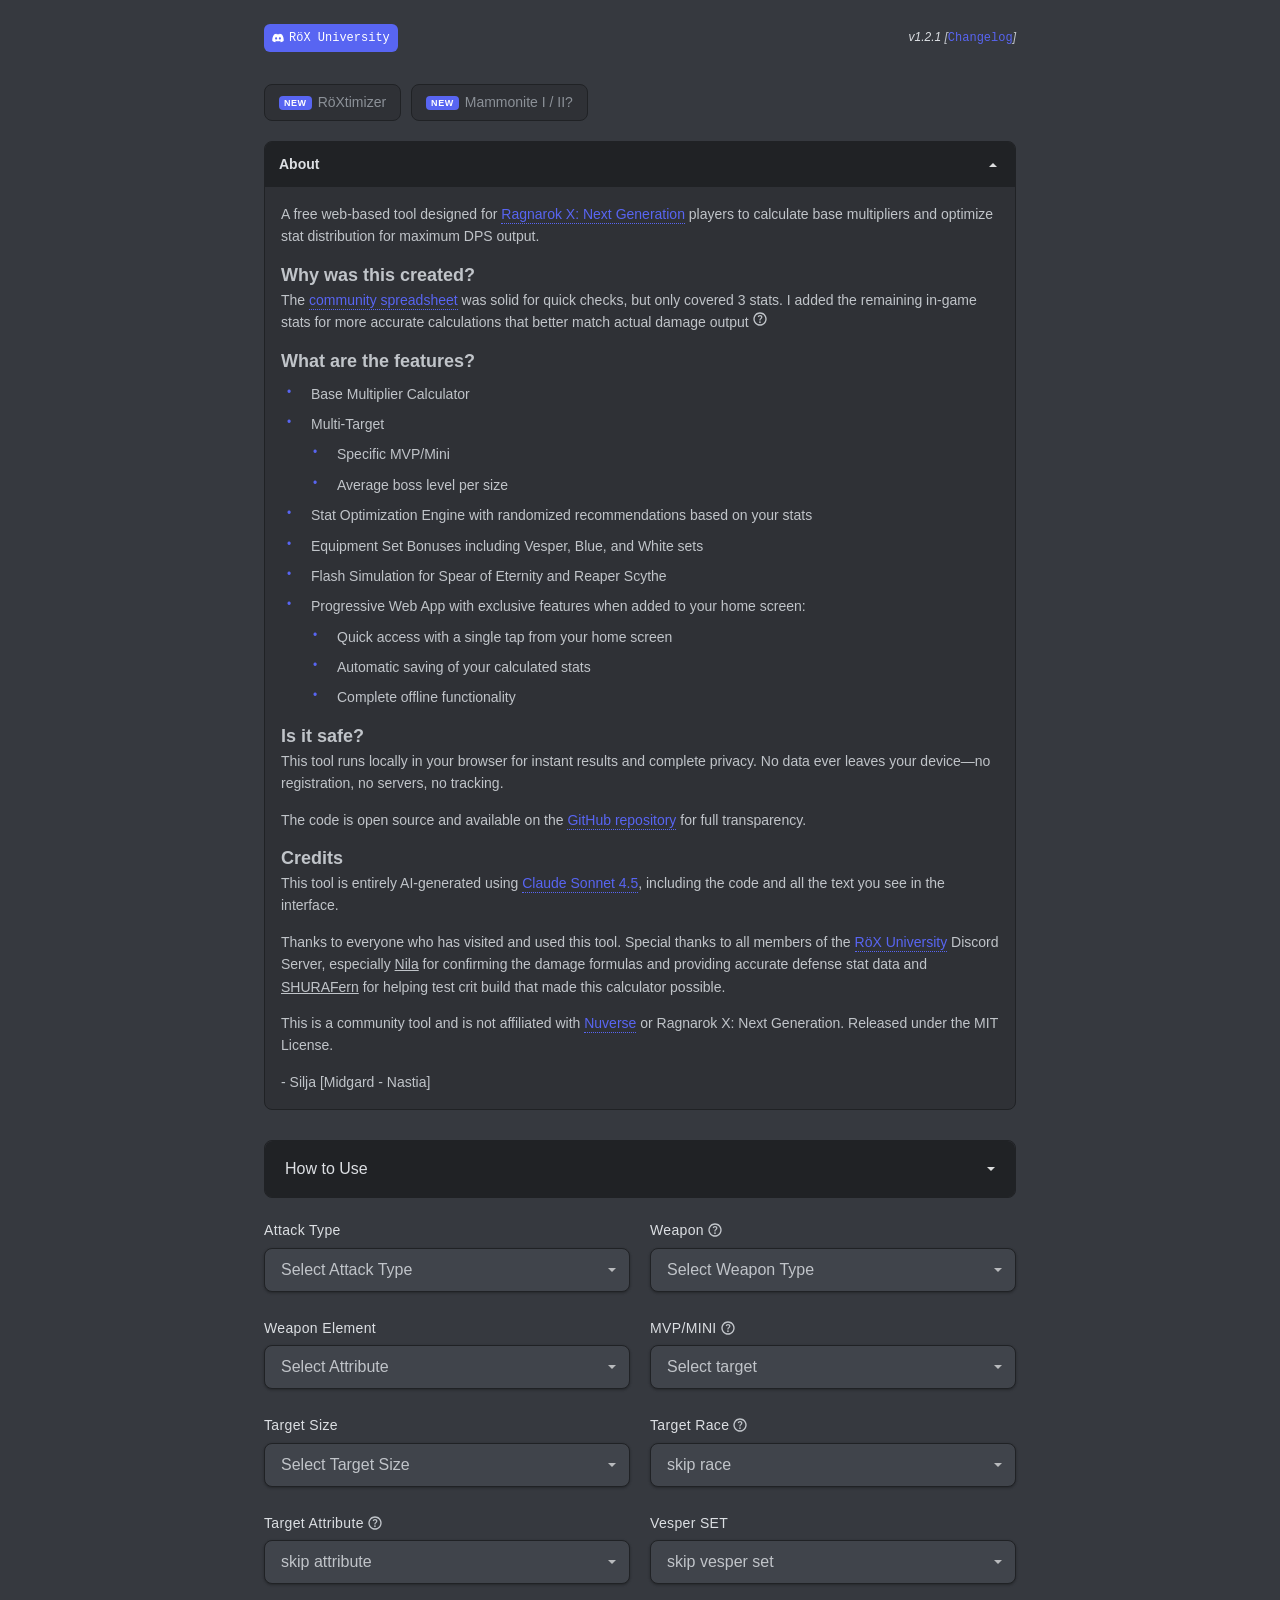
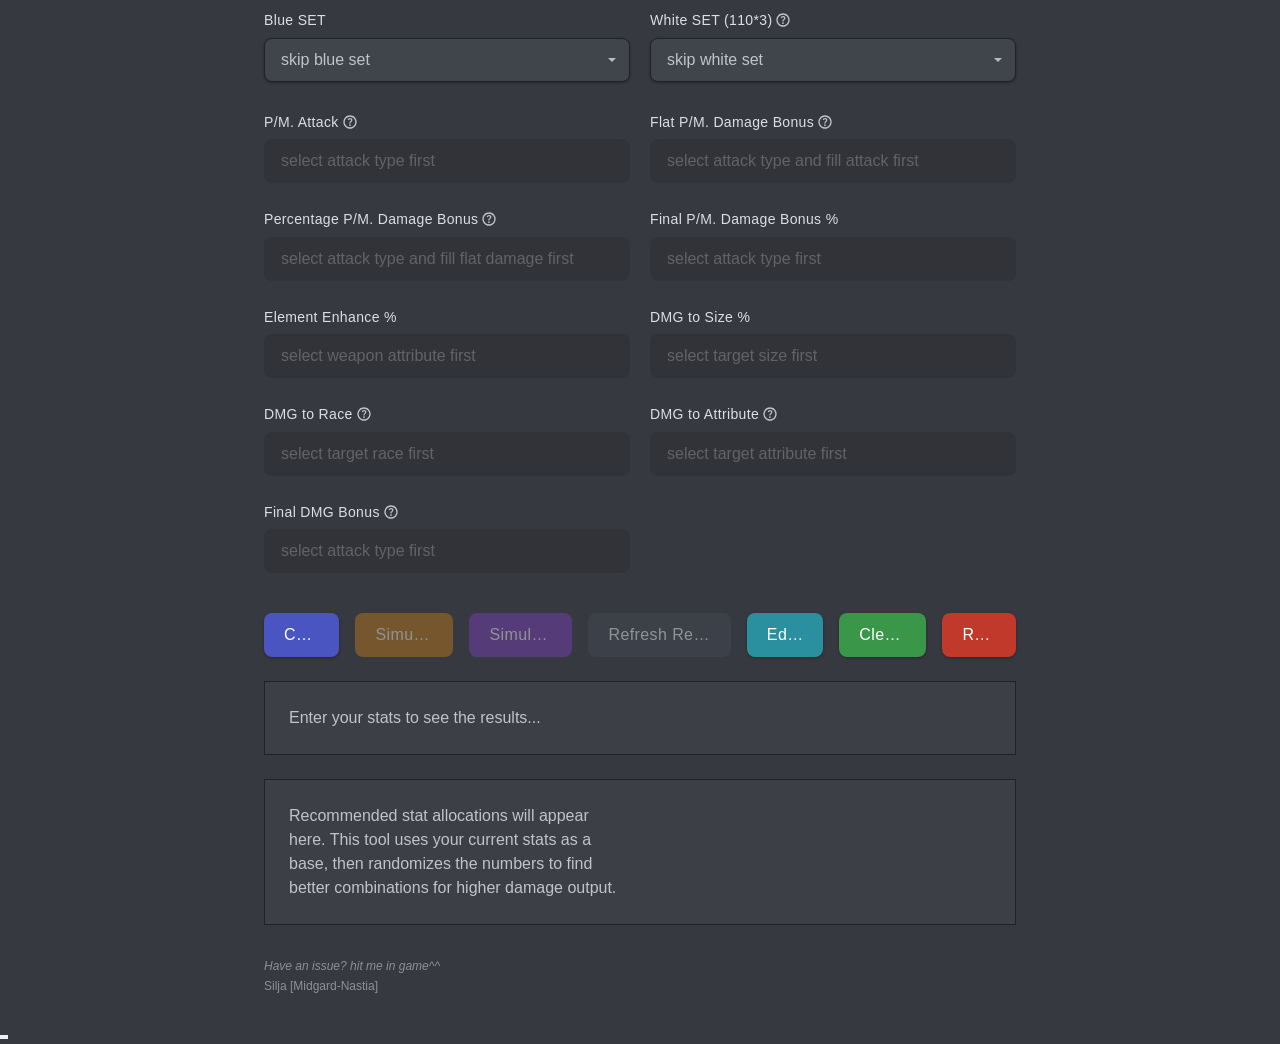
==== index.html @ 7ad82c52 "update" ====
<!DOCTYPE html>
<!--
  96% Claude, 
  3% ChatGPT, 
  1% me just asking AI to write this.
  -->
<html lang="en">
  <head>
    <meta charset="utf-8"/>
    <meta content="width=device-width, initial-scale=1" name="viewport"/>
    <title>Alt-Sim: Ratio Calculator</title>
    <meta name="description" content="Calc base multiplier and balancing your stats."/>
    <link rel="icon shortcut" type="image/x-icon" href="/sim/icons/favicon.ico">
    <link rel="icon" type="image/svg+xml" href="/sim/icons/favicon.svg">
    <link rel="icon" type="image/png" sizes="96x96" href="/sim/icons/favicon-96x96.png">
    <link rel="manifest" href="/sim/manifest.json">
    <meta name="theme-color" content="#36393f">
    <link rel="apple-touch-icon" href="/sim/icons/apple-touch-icon.png">
    <meta name="apple-mobile-web-app-capable" content="yes">
    <meta name="apple-mobile-web-app-title" content="RöX Calculator">
    <meta name="apple-mobile-web-app-status-bar-style" content="black-translucent">
    <meta name="msapplication-TileImage" content="/sim/icons/web-app-manifest-192x192.png">
    <meta name="msapplication-TileColor" content="#36393f">
    <meta name="google" content="notranslate">
    <link rel="stylesheet" href="style/v1.1.5.css">
  </head>
  <body>
    <div id="top"></div>
    <div class="container" id="altsim">
      <header id="version">
        <p class="discord-server">
          <a href="https://discord.gg/9j2WnTAnMu" target="_blank">
            <svg xmlns="http://www.w3.org/2000/svg" width="12" height="12" shape-rendering="geometricPrecision" text-rendering="geometricPrecision" image-rendering="optimizeQuality" fill-rule="evenodd" clip-rule="evenodd" viewBox="0 0 512 512">
              <path fill="#5865F2" d="M105 0h302c57.928.155 104.845 47.072 105 104.996V407c-.155 57.926-47.072 104.844-104.996 104.998L105 512C47.074 511.844.156 464.926.002 407.003L0 105C.156 47.072 47.074.155 104.997 0H105z"/>
              <g data-name="">
                <g data-name="Discord Logos">
                  <path fill="#fff" fill-rule="nonzero" d="M368.896 153.381a269.506 269.506 0 00-67.118-20.637 186.88 186.88 0 00-8.57 17.475 250.337 250.337 0 00-37.247-2.8c-12.447 0-24.955.946-37.25 2.776-2.511-5.927-5.427-11.804-8.592-17.454a271.73 271.73 0 00-67.133 20.681c-42.479 62.841-53.991 124.112-48.235 184.513a270.622 270.622 0 0082.308 41.312c6.637-8.959 12.582-18.497 17.63-28.423a173.808 173.808 0 01-27.772-13.253c2.328-1.688 4.605-3.427 6.805-5.117 25.726 12.083 53.836 18.385 82.277 18.385 28.442 0 56.551-6.302 82.279-18.387 2.226 1.817 4.503 3.557 6.805 5.117a175.002 175.002 0 01-27.823 13.289 197.847 197.847 0 0017.631 28.4 269.513 269.513 0 0082.363-41.305l-.007.007c6.754-70.045-11.538-130.753-48.351-184.579zM201.968 300.789c-16.04 0-29.292-14.557-29.292-32.465s12.791-32.592 29.241-32.592 29.599 14.684 29.318 32.592c-.282 17.908-12.919 32.465-29.267 32.465zm108.062 0c-16.066 0-29.267-14.557-29.267-32.465s12.791-32.592 29.267-32.592c16.475 0 29.522 14.684 29.241 32.592-.281 17.908-12.894 32.465-29.241 32.465z" data-name="Discord Logo - Large - White"/>
                </g>
              </g>
            </svg>
            <span>RöX University</span>
          </a>
        </p>
        <p class="calc-ver"><i>v1.2.1</i> [<button id="openLog" type="button">Changelog</button>]</p>
      </header>
      <div class="other-tools">
        <a class="is-new" href="/sim/roxtimizer">RöXtimizer</a>
<a class="is-new" href="/sim/physical-suno-mammonite-se.html">Mammonite I / II?</a>
      </div>
      <div id="altsim-card">
        <div class="altsim-card">
          <div class="altsim-card-header">
            <span class="altsim-header-title">About</span>
            <div class="altsim-btns">
              <span class="altsim-btn altsim-btn-arrow"></span>
            </div>
          </div>
          <div class="altsim-card-body">
            <p>A free web-based tool designed for <a href="https://www.ragnarokx.com/" target="_blank">Ragnarok X: Next Generation</a> players to calculate base multipliers and optimize stat distribution for maximum DPS output.</p>
            <strong>Why was this created?</strong>
            <p>The <a href="https://docs.google.com/spreadsheets/d/1ePXRvfGJbsLJQgY8HnroCUnxUeVIvk51WhZveuKpz9c/" target="_blank">community spreadsheet</a> was solid for quick checks, but only covered 3 stats. I added the remaining in-game stats for more accurate calculations that better match actual damage output<button type="button" id="calcTips" class="calcTips tooltip-button"></button></p>
            <strong>What are the features?</strong>
            <ul>
              <li>Base Multiplier Calculator</li>
              <li>
                Multi-Target
                <ul>
                  <li>Specific MVP/Mini</li>
                  <li>Average boss level per size</li>
                </ul>
              </li>
              <li>Stat Optimization Engine with randomized recommendations based on your stats</li>
              <li>Equipment Set Bonuses including Vesper, Blue, and White sets</li>
              <li>Flash Simulation for Spear of Eternity and Reaper Scythe</li>
              <li>
                Progressive Web App with exclusive features when added to your home screen:
                <ul>
                  <li>Quick access with a single tap from your home screen</li>
                  <li>Automatic saving of your calculated stats</li>
                  <li>Complete offline functionality</li>
                </ul>
              </li>
            </ul>
            <strong>Is it safe?</strong>
            <p>This tool runs locally in your browser for instant results and complete privacy. No data ever leaves your device—no registration, no servers, no tracking.</p>
            <p>The code is open source and available on the <a href="https://github.com/masihterjaga/sim" target="_blank">GitHub repository</a> for full transparency.</p>
            <strong>Credits</strong>
            <p>This tool is entirely AI-generated using <a href="https://claude.ai/" target="_blank">Claude Sonnet 4.5</a>, including the code and all the text you see in the interface.</p>
            <p>Thanks to everyone who has visited and used this tool. Special thanks to all members of the <a href="https://discord.gg/9j2WnTAnMu" target="_blank">RöX University</a> Discord Server, especially <u>Nila</u> for confirming the damage formulas and providing accurate defense stat data and <u>SHURAFern</u> for helping test crit build that made this calculator possible.</p>
            <p>This is a community tool and is not affiliated with <a href="https://www.nvsgames.com/" target="_blank">Nuverse</a> or Ragnarok X: Next Generation. Released under the MIT License.</p>
            <p>- Silja [Midgard - Nastia]</p>
          </div>
        </div>
      </div>
      <main id="main-calc">
        <details id="howto">
          <summary>
            <span>How to Use</span>
          </summary>
          <div class="body">
            <ol>
              <li>
                <strong>Dropdowns</strong>
                <ul>
                  <li>Select your <strong>Attack Type</strong>, <strong>Weapon</strong>, and <strong>Weapon Attribute</strong>.</li>
                  <li>
                    For <strong>MVP/MINI</strong>:
                    <ul>
                      <li>
                        Choosing a specific MVP/Mini will automatically <strong>sync and lock</strong> its <strong>size, race, and attribute</strong>.
                        <em>(For example: <strong>Phreeoni = Large / Brute / Neutral</strong>. These fields stay locked, you just need to fill in the numbers.)</em>
                        <ul>
                          <li>
                            If you only have a <strong>Race enchant (or only Attribute)</strong>, set the other field to <code>0</code>.
                            <ul>
                              <li>Example: <strong>Brute 0 / Neutral 20</strong></li>
                              <li>Example: <strong>Brute 30 / Neutral 0</strong></li>
                            </ul>
                          </li>
                        </ul>
                      </li>
                      <li>Choosing <strong>Average Lv.</strong> lets you manually set or skip the target race/attribute.</li>
                      <li><em>If you don't have race and/or attribute enchants, just go with <strong>Average Lv. Boss</strong> and skip those fields.</em></li>
                    </ul>
                  </li>
                </ul>
              </li>
              <li>
                <strong>Equipment</strong>
                <ul>
                  <li>Select equipment set you're using <strong>(Vesper / Blue / White)</strong>.</li>
                </ul>
              </li>
              <li>
                <strong>Stat Inputs</strong>
                <ul>
                  <li>Enter your stats exactly as they appear in-game.</li>
                  <li>
                    Extra: <strong>Final DMG Bonus %</strong>
                    <ul>
                      <li>
                        <strong><s>F. P/M DMG BONUS</s></strong>
                        <ul>
                          <li>Check <strong>detailed stats</strong> for <strong>Final Damage Stack / Final Damage Bonus</strong>. Make sure <strong>no buffs</strong> are active. If you don't see it, just set it to <strong>0</strong>.</li>
                        </ul>
                      </li>
                    </ul>
                  </li>
                  <li>Only <strong>numbers</strong>, don't type <strong><s>"%"</s></strong>.</li>
                  <li><strong>Decimals</strong> are fine. <em>(Example: <strong>888.88</strong>)</em></li>
                </ul>
              </li>
              <li>
                <strong>Calculate</strong>
                <ul>
                  <li>Once everything's filled in, hit <strong>Calculate</strong>.</li>
                </ul>
              </li>
              <li>
                <strong>Results</strong>
                <ul>
                  <li>You'll see the <strong>base multiplier</strong> and a breakdown of your stats.</li>
                </ul>
              </li>
              <li>
                <strong>Simulate Flash</strong>
                <ul>
                  <li>
                    <strong>Spear of Eternity</strong> and <strong>Reaper Scythe</strong>.
                    <ul>
                      <li><em>Each has 10s duration / 20s cooldown with <strong>+84% or +28%</strong> bonus. This tool normalizes them to <strong>42</strong> and <strong>14</strong> for <strong>100% uptime</strong> in flash bonus contribution. But it still uses the original values for calculations.</em></li>
                    </ul>
                  </li>
                </ul>
              </li>
              <li>
                <strong>Swap Target</strong>
                <ul>
                  <li>Lets you <strong>switch bosses</strong> without starting over.</li>
                  <li>If the new boss has <strong>different size/race/element</strong>, the inputs unlock and you'll need to <strong>re-enter your stats</strong>.</li>
                  <li>If it's the <strong>same type</strong>, the calculation <strong>updates instantly</strong>.</li>
                  <li>
                    <em>Examples:</em>
                    <ul>
                      <li><strong>Phreeoni 140 → Deviling 150</strong> → re-enter <strong>Medium / Demon / Shadow</strong>.</li>
                      <li><strong>Phreeoni 140 → Phreeoni 150</strong> → auto updates, no changes needed.</li>
                      <li><strong>Phreeoni 150 → Avg. 140</strong> → race/element are <strong>cleared</strong>, treated as average <strong>Large Boss Lv.140</strong>.</li>
                    </ul>
                  </li>
                </ul>
              </li>
              <li>
                <strong>Recommendations</strong>
                <ul>
                  <li>At the bottom you'll see a table with recommended stat allocations.</li>
                  <li>Hit <strong>Refresh</strong> to generate new sets until you find one that works for you.</li>
                </ul>
              </li>
            </ol>
          </div>
        </details>
        <div class="form-row">
          <div class="form-group">
            <label for="penCritSelect"><span id="atkTypeLabel">Attack Type</span>
            <button type="button" id="attackTypeTips" class="tooltip-button"></button>
            </label>
            <div class="input-wrap select-wrap">
              <select id="penCritSelect"></select>
            </div>
          </div>
          <div class="form-group">
            <label for="weaponSelect"><span id="weaponLabel">Weapon Type</span>
            <button type="button" id="weaponTips" class="tooltip-button"></button>
            </label>
            <div class="input-wrap select-wrap">
              <select id="weaponSelect"></select>
            </div>
          </div>
          <div class="form-group">
            <label for="weaponElementSelect"><span id="wElemLabel">Weapon Attribute</span></label>
            <div class="input-wrap select-wrap">
              <select id="weaponElementSelect"></select>
            </div>
          </div>
          <div class="form-group">
            <label for="targetDefSelect">
            <span id="tDefLabel">MVP/MINI</span>
            <button type="button" id="mvpminiTips" class="tooltip-button"></button>
            </label>
            <div class="input-wrap select-wrap">
              <select id="targetDefSelect"></select>
            </div>
          </div>
          <div class="form-group">
            <label for="targetSizeSelect"><span id="tSizeLabel">Target Size</span></label>
            <div class="input-wrap select-wrap">
              <select id="targetSizeSelect"></select>
            </div>
          </div>
          <div class="form-group">
            <label for="targetRaceSelect">
            <span id="tRaceLabel">Target Race</span>
            <button type="button" id="targetRaceTips" class="tooltip-button">
            </button>
            </label>
            <div class="input-wrap select-wrap">
              <select id="targetRaceSelect"></select>
            </div>
          </div>
          <div class="form-group">
            <label for="targetElementSelect">
            <span id="tAttrLabel">Target Attribute</span>
            <button type="button" id="targetAttrTips" class="tooltip-button">
            </button>
            </label>
            <div class="input-wrap select-wrap">
              <select id="targetElementSelect"></select>
            </div>
          </div>
          <div class="form-group">
            <label for="vesperSet"><span id="vesperSetLabel">Vesper Set</span></label>
            <div class="input-wrap select-wrap">
              <select id="vesperSet"></select>
            </div>
          </div>
          <div class="form-group">
            <label for="blueSet"><span id="blueSetLabel">Blue Set</span><button type="button" id="blueTips" class="tooltip-button">
            </button></label>
            <div class="input-wrap select-wrap">
              <select id="blueSet"></select>
            </div>
          </div>
          <div class="form-group">
            <label for="whiteSet"><span id="whiteSetLabel">White Set (110*3)</span><button type="button" id="whiteTips" class="tooltip-button"></button></label>
            <div class="input-wrap select-wrap">
              <select id="whiteSet"></select>
            </div>
          </div>
        </div>
        <div class="form-row">
          <div class="form-group">
            <label for="attack"><span id="atkLabel">P/M Attack</span>
            <button type="button" id="rawAttackTips" class="tooltip-button">
            </button>
            </label>            <div class="input-wrap">
              <input data-field-name="Attack" id="attack" type="number" min="1" max="88888888" placeholder="input p/m attack..." />
            </div>
          </div>
          <!-- experimental -->
          <div class="form-group">
            <label for="flatDmgBns"><span id="flatDmgBnsLabel">Flat Damage Bonus</span>
            <button type="button" id="flatpercentDmgTips" class="tooltip-button">
            </button>
            </label>
            <div class="input-wrap">
              <input data-field-name="Flat P/M DMG Bonus" id="flatDmgBns" type="number" min="1" max="88888888" placeholder="input raw p/m dmg bns..." />
            </div>
          </div>
          <div class="form-group">
            <label for="percentageDmgBns"><span id="percentageDmgBnsLabel">Raw Damage Bonus %</span>
            <button type="button" id="flatpercentDmgTips" class="tooltip-button">
            </button>
            </label>
            <div class="input-wrap">
              <input data-field-name="Percentage P/M DMG Bonus" id="percentageDmgBns" type="number" min="0" max="88888888" placeholder="input percentage p/m dmg bns..." />
            </div>
          </div>
          <!-- mark -->
          <div class="form-group pen-group">
            <label for="pen"><span id="penLabel">Final P M PEN %</span></label>
            <div class="input-wrap">
              <input data-field-name="Final PEN" id="pen" type="number" min="1" max="8888" disabled placeholder="select attack type first" />
            </div>
          </div>
          <div class="form-group crit-group">
            <label for="crit"><span id="critLabel">Critical DMG Bonus %</span></label>
            <div class="input-wrap">
              <input data-field-name="Crit DMG Bonus" id="crit" type="number" min="88" max="8888" disabled placeholder="select attack type first" />
            </div>
          </div>
          <div class="form-group">
            <label for="dmg"><span id="dmgLabel">Final P/M DMG Bonus %</span></label>
            <div class="input-wrap">
              <input data-field-name="Final P/M DMG Bonus" id="dmg" type="number" min="1" max="8888" placeholder="input f. p/m dmg bns..." />
            </div>
          </div>
          <div class="form-group">
            <label for="elemEnhance"><span  id="elemEnhLabel">Element Enhance %</span></label>
            <div class="input-wrap">
              <input data-field-name="Element Enchantment" id="elemEnhance" type="number" min="1" max="8888"/>
            </div>
          </div>
          <div class="form-group">
            <label for="sizeEnhance"><span id="sizeLabel">DMG to Size %</span></label>
            <div class="input-wrap">
              <input data-field-name="Size Enchantment" id="sizeEnhance" type="number" min="1" max="8888"/>
            </div>
          </div>
          <div class="form-group">
            <label for="race">
            <span id="raceLabel">Race</span>
            <button type="button" id="dmgRaceTips" class="tooltip-button">
            </button>
            </label>
            <div class="input-wrap">
              <input id="race" type="number" min="0" max="8888" disabled />
            </div>
          </div>
          <div class="form-group">
            <label for="attr">
            <span id="attrLabel">DMG to Attribute</span>
            <button type="button" id="dmgAttrTips" class="tooltip-button">
            </button>
            </label>
            <div class="input-wrap">
              <input id="attr" type="number" min="0" max="8888" disabled />
            </div>
          </div>
          <div class="form-group">
            <label for="dmgStack">
            <span id="dmgStackLabel">Final DMG Bonus</span>
            <button type="button" id="dmgStackTips" class="tooltip-button">
            </button>
            </label>
            <div class="input-wrap">
              <input id="dmgStack" type="number" min="0" max="8888" placeholder="input final dmg bonus%..." />
            </div>
          </div>
        </div>
      </main>
      <aside id="aside-calc">
        <div class="btn-row" id="btn-row">
          <button id="submitBtn" type="button">Calculate</button>
          <button id="testSpear" type="button" disabled>Simulate Spear</button>
          <button id="testReaper" type="button" disabled>Simulate Reaper</button>
          <button class="reset-recommendations reset-rek-btn" id="resetRekomenBtn" type="button" disabled>Refresh Recommendations</button>
          <button id="editBtn" type="button">Edit Stats</button>
          <button id="cacheBtn" type="button">Clear Cache</button>
          <button id="resetAllBtn" type="button">Reset All</button>
          <button id="checkBtn" type="button">Check Update</button>
        </div>
        <div id="stickyStart"></div>
        <div id="hasil">
          Enter your stats to see the results...
        </div>
        
        <div id="recommendations">
          Recommended stat allocations will appear here. This tool uses your current stats as a base, then randomizes the numbers to find better combinations for higher damage output.
        </div>
      </aside>
      <footer class="footer">
        <i>Have an issue? hit me in game^^</i><br/>
        Silja [Midgard-Nastia] 
      </footer>
    </div>
    <div class="log" id="log">
      <div class="changelog" id="changelog">
        <div class="header-log">
          <span class="close" id="closeLog">&times;</span>
          <h2>Changelog</h2>
        </div>
      </div>
    </div>
    <div aria-live="polite" class="snackbar" id="snackbar" role="status"></div>
    <div class="img-lightbox-overlay" id="img-lightbox-overlay">
      <span class="img-lightbox-close">&times;</span>
      <div class="img-lightbox-counter">1 / 1</div>
      <button class="img-lightbox-nav img-lightbox-prev">‹</button>
      <button class="img-lightbox-nav img-lightbox-next">›</button>
      <div class="img-lightbox-inner">
        <div class="img-lightbox-loader">Loading...</div>
        <img class="img-lightbox-image" src="" alt="">
      </div>
      <div class="img-lightbox-caption"></div>
    </div>
    <script src="scripts/card-data.js"></script>
    <script src="scripts/mvp-mini.js"></script>
    <script src="scripts/element-counter.js"></script>
    <script src="scripts/weapon-modifier.js"></script>
    <script src="scripts/eq-set.js"></script>
    <script src="scripts/calculation-helpers.js"></script>
    <script src="scripts/calculation-core.js"></script>
    <script src="scripts/card-optimizer.js"></script>
    <script src="scripts/v1.1.8.js"></script>
  </body>
</html>
---- style/v1.1.5.css ----
/* Reset & Base */
*, ::before, ::after {
  box-sizing: border-box;
  margin: 0;
  padding: 0;
}

/* CSS Variables */
:root {
  --bg: #36393f;
  --card-bg: #2f3136;
  --input-bg: #40444b;
  --hover-bg: #3c3f45;
  --input-disabled: #2f3136;

  --text: #c0c4c9;
  --label: #dcdfe3;
  --text-muted: #8c9198;
  --text-subtle: #6d7179;

  --primary: #5865f2;
  --secondary: #4f545c;
  --danger: #da373c;

  --border: #202225;
  --border-subtle: #1a1c1f;
  --radius: 8px;
  --shadow: 0 1px 3px rgba(0, 0, 0, .2), 0 1px 2px rgba(0, 0, 0, .12);
  --shadow-hover: 0 3px 8px rgba(0, 0, 0, .28), 0 1px 4px rgba(0, 0, 0, .16);
  --shadow-focus: 0 0 0 2px rgba(88, 101, 242, .45);
  --transition: .28s ease-in-out;
  --transition-fast: .15s cubic-bezier(.4, 0, .2, 1);
  --transition-base: .25s cubic-bezier(.4, 0, .2, 1);
  --transition-slow: .35s cubic-bezier(.4, 0, .2, 1);
  --font-size-xs: .75rem;
  --font-size-sm: .875rem;
  --font-size-base: 1rem;
  --font-size-lg: 1.125rem;
  --font-size-xl: 1.25rem;
  --font-size-2xl: 1.5rem;
  --font-size-3xl: 1.875rem;
  --line-height-tight: 1.25;
  --line-height-normal: 1.5;
  --line-height-relaxed: 1.625;
  --font-weight-normal: 400;
  --font-weight-medium: 500;
  --font-weight-semibold: 600;
  --font-weight-bold: 700;
  --letter-spacing-tight: -.025em;
  --letter-spacing-normal: 0;
  --letter-spacing-wide: .025em;
}

html {
  font-size: 100%;
  -webkit-text-size-adjust: 100%;
  -ms-text-size-adjust: 100%;
  scrollbar-width: none;
}

body {
  font: var(--font-weight-normal) var(--font-size-base) / var(--line-height-normal) Inter, Roboto, 'Helvetica Neue', Arial, sans-serif;
  color: var(--text);
  background: var(--bg);
  letter-spacing: var(--letter-spacing-normal);
  padding-bottom: env(safe-area-inset-bottom);
  scroll-behavior: smooth;
  overscroll-behavior-y: none;
  touch-action: pan-y;
  -webkit-font-smoothing: antialiased;
  -moz-osx-font-smoothing: grayscale;
  -webkit-overflow-scrolling: touch;
  -webkit-tap-highlight-color: transparent;
  -ms-scroll-chaining: none;
  scrollbar-width: none;
}

html::-webkit-scrollbar, body::-webkit-scrollbar {
  display: none;
}

/* Typography */
p {
  margin-bottom: 1rem;
  font-size: var(--font-size-base);
  line-height: var(--line-height-normal);
  color: var(--text);
  transition: color .2s;
}

small {
  font-size: var(--font-size-sm);
  line-height: var(--line-height-normal);
  color: var(--text-muted);
}

a {
  color: var(--primary);
  text-decoration: none;
  transition: color .25s;
}

a:hover {
  color: #7289da;
}

code {
  font-family: 'Fira Code', ui-monospace, monospace;
  font-size: var(--font-size-sm);
  color: var(--label);
  background: var(--input-bg);
  border: 1px solid var(--border);
  border-radius: 4px;
  padding: 3px 6px;
  transition: .2s;
}

code:hover {
  background: var(--hover-bg);
  border-color: var(--text-subtle);
}

blockquote code {
  background: var(--card-bg);
}

svg {
  display: inline-block;
  margin: 0 2px -2px 0;
  transition: transform .15s;
}

hr.separ {
  margin: 20px auto 16px;
  border: none;
  height: 2px;
  background: var(--border);
  border-radius: var(--radius);
  transition: background-color .3s;
}

/* Layout - Mobile First (< 480px) */
.container {
  max-width: 800px;
  margin: 0 auto;
  padding: 16px;
}

.form-row {
  display: grid;
  grid-template-columns: 1fr;
  gap: 16px;
  margin-bottom: 20px;
}

.form-group {
  display: flex;
  flex-direction: column;
  margin-bottom: 0;
}

.form-group label {
  font-size: var(--font-size-sm);
  font-weight: var(--font-weight-medium);
  line-height: var(--line-height-tight);
  letter-spacing: var(--letter-spacing-wide);
  color: var(--label);
  margin-bottom: 8px;
  transition: color var(--transition-base);
}

.form-group:focus-within label {
  color: var(--primary);
}

/* Form Elements */
.input-wrap input, .input-wrap select {
  display: flex;
  align-items: center;
  width: 100%;
  height: 44px;
  padding: 12px 16px;
  font-size: var(--font-size-base);
  line-height: 1;
  color: var(--text);
  background: var(--input-bg);
  border: 1px solid var(--border);
  border-radius: var(--radius);
  box-shadow: var(--shadow);
  transition:
    background var(--transition-base),
    border-color var(--transition-base),
    box-shadow var(--transition-base),
    transform var(--transition-base),
    color var(--transition-base);
}

select {
  appearance: none;
  -webkit-appearance: none;
  -moz-appearance: none;
  padding-right: 40px;
  cursor: pointer;
}

.input-wrap input:not(:disabled):hover,
.input-wrap select:not(:disabled):hover {
  border-color: var(--text-subtle);
  box-shadow: var(--shadow-hover);
  transform: translateY(-1px);
}

input:focus, select:focus {
  background: var(--hover-bg);
  border-color: var(--primary);
  box-shadow: var(--shadow-focus);
  outline: 0;
  transform: translateY(-1px);
}

.input-wrap input:disabled, .input-wrap select:disabled {
  background: var(--input-disabled);
  color: var(--text-subtle);
  border-color: transparent;
  box-shadow: none;
  opacity: .7;
  cursor: not-allowed;
}

select:disabled:hover {
  border-color: transparent;
}

.select-wrap {
  position: relative;
}

.select-wrap::after {
  content: "";
  position: absolute;
  right: 10px;
  top: 50%;
  width: 16px;
  height: 16px;
  background-image: url("data:image/svg+xml;utf8,<svg xmlns='http://www.w3.org/2000/svg' width='16' height='16' fill='%23b9bbbe'><path d='M4 6l4 4 4-4z'/></svg>");
  background-repeat: no-repeat;
  background-size: contain;
  pointer-events: none;
  transform: translateY(-50%);
  transition: transform var(--transition-slow), opacity var(--transition-fast);
}

.select-wrap:focus-within::after {
  transform: translateY(-50%) rotate(180deg);
  opacity: .7;
}

input.invalid-value,
input.invalid-value:focus,
select.invalid-value,
select.invalid-value:focus {
  border-color: #e03e3e;
  box-shadow: 0 0 0 2px rgba(229, 57, 53, .35);
  transition: border-color var(--transition-fast), box-shadow var(--transition-fast);
}

.invalid-value {
  animation: .3s ease-out microShake;
}

/* Buttons */
.btn-row {
  display: flex;
  flex-direction: column;
  gap: 12px;
  margin-top: 24px;
}

.btn-row button {
  height: 44px;
  padding: 0 20px;
  font-size: var(--font-size-base);
  font-weight: var(--font-weight-medium);
  line-height: var(--line-height-normal);
  letter-spacing: var(--letter-spacing-wide);
  color: #fff;
  border: none;
  border-radius: var(--radius);
  cursor: pointer;
  overflow: hidden;
  white-space: nowrap;
  text-overflow: ellipsis;
  box-shadow: 0 1px 3px rgba(0, 0, 0, .2), 0 1px 2px rgba(0, 0, 0, .12);
  transition:
    transform var(--transition-base),
    box-shadow var(--transition-base),
    background var(--transition-base),
    opacity var(--transition-base);
}

.btn-row button:not(.sticky) {
  position: relative;
}

.btn-row button:not(.sticky)::after {
  content: '';
  position: absolute;
  inset: 0;
  background: rgba(255, 255, 255, 0);
  border-radius: inherit;
  transition: background var(--transition-fast);
}

.btn-row button:not(.sticky):hover {
  transform: translateY(-2px);
  box-shadow: 0 4px 12px rgba(0, 0, 0, .3), 0 2px 6px rgba(0, 0, 0, .2);
}

.btn-row button:not(.sticky):hover::after {
  background: rgba(255, 255, 255, .06);
}

.btn-row button:not(.sticky):active {
  transform: translateY(0) scale(.98);
  box-shadow: 0 1px 3px rgba(0, 0, 0, .2);
  transition:
    transform var(--transition-fast),
    box-shadow var(--transition-fast),
    background var(--transition-fast);
}

.btn-row button:not(.sticky):active::after {
  background: rgba(0, 0, 0, .1);
}

.btn-row button:not(.sticky):focus-visible {
  outline: none;
  box-shadow: var(--shadow-focus), 0 4px 12px rgba(0, 0, 0, .3);
}

#submitBtn {
  background: #4a55c2;
}

#submitBtn:hover {
  background: #3d4aa8;
}

#submitBtn:active, #submitBtn:focus {
  background: #333f95;
}

#submitBtn:focus-visible {
  box-shadow: 0 0 0 2px rgba(71, 82, 196, .5), 0 3px 8px rgba(0, 0, 0, .3);
}

#editBtn {
  background: #2a8f9e;
}

#editBtn:hover {
  background: #247b88;
}

#editBtn:active, #editBtn:focus {
  background: #1e6874;
}

#editBtn:focus-visible {
  box-shadow: 0 0 0 2px rgba(26, 138, 158, .5), 0 3px 8px rgba(0, 0, 0, .3);
}

#cacheBtn {
  background: #3a9648;
}

#cacheBtn:hover {
  background: #32823e;
}

#cacheBtn:active, #cacheBtn:focus {
  background: #286e34;
}

#cacheBtn:focus-visible {
  box-shadow: 0 0 0 2px rgba(58, 158, 78, .5), 0 3px 8px rgba(0, 0, 0, .3);
}

#resetRekomenBtn, #resetRekomenBtn.sticky {
  background: #454a54;
}

#resetRekomenBtn:hover {
  background: #50555f;
}

#resetRekomenBtn:active, #resetRekomenBtn:focus {
  background: #454a54;
}

#resetRekomenBtn:focus-visible {
  box-shadow: 0 0 0 2px rgba(74, 85, 104, .5), 0 3px 8px rgba(0, 0, 0, .3);
}

#resetAllBtn {
  background: #c0392b;
}

#resetAllBtn:hover {
  background: #a93226;
}

#resetAllBtn:active, #resetAllBtn:focus {
  background: #912b21;
}

#resetAllBtn:focus-visible {
  box-shadow: 0 0 0 2px rgba(192, 48, 48, .5), 0 3px 8px rgba(0, 0, 0, .3);
}

#testSpear {
  background: #c47c18;
}

#testSpear:hover {
  background: #aa6c14;
}

#testSpear:active, #testSpear:focus {
  background: #925d10;
}

#testSpear:focus-visible {
  box-shadow: 0 0 0 2px rgba(212, 130, 10, .5), 0 3px 8px rgba(0, 0, 0, .3);
}

#testReaper {
  background: #7c3fbe;
}

#testReaper:hover {
  background: #6d37a8;
}

#testReaper:active, #testReaper:focus {
  background: #5d2e92;
}

#testReaper:focus-visible {
  box-shadow: 0 0 0 2px rgba(116, 50, 212, .5), 0 3px 8px rgba(0, 0, 0, .3);
}

#checkBtn {
  background: #2a2d33;
}

#checkBtn:hover {
  background: #22252a;
}

#checkBtn:active, #checkBtn:focus {
  background: #1a1d21;
}

#checkBtn:focus-visible {
  box-shadow: 0 0 0 2px rgba(37, 40, 46, .7), 0 3px 8px rgba(0, 0, 0, .3);
}

button:disabled {
  opacity: .45;
  cursor: not-allowed;
  pointer-events: none;
  box-shadow: none;
  transform: none !important;
}

/* Results Section */
#hasil {
  background: none;
  border: none;
  padding: 0;
  margin-top: 16px;
  transition: .3s;
}

#hasil p {
  margin-bottom: 1rem;
  font-size: var(--font-size-base);
  line-height: var(--line-height-normal);
  color: var(--text);
}

/* Recommendations Table */
#recommendations {
  display: grid;
  grid-template-columns: 1fr;
  gap: 20px;
  background: none;
  border: none;
  padding: 0;
  margin-top: 16px;
  transition: .3s;
}

.table-wrapper {
  width: 100%;
  background: var(--card-bg);
  border: 1px solid var(--border);
  border-radius: var(--radius);
  margin: 8px 0;
  overflow-x: auto;
  transition: .3s;
  scrollbar-width: none;
}

.table-wrapper::-webkit-scrollbar {
}

.table-wrapper table {
  width: 100%;
  border-collapse: collapse;
  background: none;
  border: none;
  table-layout: auto;
  font-variant-numeric: tabular-nums;
}

.table-wrapper caption {
  font-size: var(--font-size-base);
  font-weight: var(--font-weight-semibold);
  line-height: var(--line-height-tight);
  letter-spacing: var(--letter-spacing-tight);
  color: var(--label);
  text-align: left;
  background: var(--card-bg);
  border-bottom: 1px solid var(--border);
  border-radius: var(--radius) var(--radius) 0 0;
  padding: 12px 14px;
  transition: background-color .25s;
}

.table-wrapper th {
  font-size: var(--font-size-xs);
  font-weight: var(--font-weight-semibold);
  line-height: var(--line-height-tight);
  letter-spacing: var(--letter-spacing-wide);
  color: var(--label);
  text-align: center;
  text-transform: uppercase;
  font-variant: small-caps;
  background: var(--card-bg);
  border-right: 1px solid var(--border-subtle);
  border-bottom: 1px solid var(--border-subtle);
  padding: 8px;
  max-width: 60px;
  vertical-align: bottom;
  word-wrap: break-word;
  white-space: nowrap;
  overflow: hidden;
  text-overflow: ellipsis;
  transition: .2s;
}

.table-wrapper th:hover {
  background: var(--hover-bg);
  color: var(--text);
}

.table-wrapper td {
  font-size: var(--font-size-xs);
  font-weight: var(--font-weight-medium);
  line-height: var(--line-height-normal);
  letter-spacing: var(--letter-spacing-normal);
  color: var(--text);
  text-align: center;
  background: var(--card-bg);
  border-right: 1px solid var(--border-subtle);
  border-bottom: 1px solid var(--border-subtle);
  padding: 8px;
  min-width: 65px;
  vertical-align: middle;
  white-space: nowrap;
  transition: .25s cubic-bezier(.4, 0, .2, 1);
  position: relative;
}

.table-wrapper tbody tr:hover td {
  background: var(--hover-bg);
  transform: scale(1.02);
}

.table-wrapper th:last-child, .table-wrapper td:last-child {
  border-right: none;
}

.table-wrapper tbody tr:last-child td {
  border-bottom: none;
}

.table-wrapper td span {
  display: inline-flex;
  align-items: center;
  justify-content: center;
  gap: 4px;
  font-variant-numeric: tabular-nums;
  transition: transform .2s;
}

.table-wrapper td span:hover {
  transform: scale(1.1);
}

.table-wrapper td span::before {
  font-size: calc(var(--font-size-xs) * .6);
  transition: transform .15s;
}

span.up::before, span.down::before, span.neutral::before {
  position: relative;
  top: .5px;
  margin-right: 1px;
}

span.up::before {
  content: "\25B2";
  color: #57ab68;
}

span.down::before {
  content: "\25BC";
  color: #3a9de0;
}

span.neutral::before {
  content: "\25A0";
  color: var(--text-subtle);
}

#table-help {
  display: flex;
  justify-content: center;
  align-items: flex-end;
}

#table-help button {
  position: relative;
}

td.mult:hover {
  color: var(--primary);
  transform: scale(1.05);
}

td.delta:hover {
  color: #57ab68;
  transform: scale(1.05);
}

td.build {
  padding: 0 12px;
  white-space: nowrap;
  overflow: hidden;
  text-overflow: ellipsis;
}

/* Sticky Buttons */
.sticky {
  position: fixed;
  bottom: calc(20px + env(safe-area-inset-bottom));
  right: 18px;
  display: flex;
  align-items: center;
  justify-content: center;
  width: 48px;
  height: 48px;
  border: none;
  border-radius: var(--radius);
  background-repeat: no-repeat;
  background-position: center;
  background-size: 24px;
  cursor: pointer;
  z-index: 1000;
  transition: .3s cubic-bezier(.4, 0, .2, 1);
}

.sticky.collapsed {
  opacity: 0;
  pointer-events: none;
  z-index: 999;
}

.sticky:not(.collapsed) {
  opacity: 1;
  pointer-events: auto;
}

#toggleStickyBtn.sticky {
  z-index: 1001;
}

#toggleStickyBtn.sticky.collapsed {
  opacity: 1;
  pointer-events: auto;
  z-index: 1001;
}

#testSpear.sticky, #testReaper.sticky {
  background: center / 24px no-repeat grey;
  z-index: 1;
}

#testSpear.sticky {
  background-image: url("data:image/svg+xml,%3Csvg xmlns='http://www.w3.org/2000/svg' width='48' height='48' viewBox='0 0 24 24'%3E%3Cpath fill='%23fff' d='M17 10h-3.61l2.28 2.28zm0-8H7v1.61l6.13 6.13zm-13.59.86L2 4.27l5 5V13h3v9l3.58-6.15L17.73 20l1.41-1.41z'/%3E%3C/svg%3E");
}

#testReaper.sticky {
  background-image: url("data:image/svg+xml,%3Csvg xmlns='http://www.w3.org/2000/svg' width='24' height='24' viewBox='0 0 24 24'%3E%3Cpath fill='%23fff' d='M17 10h-3.61l2.28 2.28zm0-8H7v1.61l6.13 6.13zm-13.59.86L2 4.27l5 5V13h3v9l3.58-6.15L17.73 20l1.41-1.41z'/%3E%3C/svg%3E");
}

#testSpear.sticky.activated, #testReaper.sticky.activated {
  background: url("data:image/svg+xml,%3Csvg xmlns='http://www.w3.org/2000/svg' height='24' viewBox='0 -960 960 960' width='24'%3E%3Cpath fill='%23fff' d='m480-336 128-184H494l80-280H360v320h120v144ZM400-80v-320H280v-480h400l-80 280h160L400-80Zm80-400H360h120Z'/%3E%3C/svg%3E") center / 24px no-repeat;
  overflow: hidden;
  z-index: 5;
}

#testSpear.sticky.activated {
  background-color: #c47c18;
}

#testReaper.sticky.activated {
  background-color: #7c3fbe;
}

#testSpear.sticky.activated::before, #testReaper.sticky.activated::before {
  content: '';
  position: absolute;
  top: -20px;
  left: -20px;
  width: 88px;
  height: 88px;
  background: conic-gradient(hsla(0, 0%, 100%, 0) 0deg, hsla(42, 100%, 72%, .35) 40deg, hsla(42, 100%, 68%, .75) 80deg, hsla(255, 100%, 78%, .8) 120deg, hsla(255, 100%, 72%, .6) 160deg, hsla(220, 100%, 78%, .55) 200deg, hsla(220, 100%, 85%, .4) 240deg, hsla(0, 0%, 100%, .3) 280deg, hsla(0, 0%, 100%, .15) 320deg, hsla(0, 0%, 100%, 0) 360deg);
  border-radius: 50%;
  filter: blur(3px);
  opacity: .6;
  z-index: 2;
  animation: 3s linear infinite rotate-shine;
}

#testSpear.sticky.activated::after, #testReaper.sticky.activated::after {
  content: '';
  position: absolute;
  top: -10%;
  left: -150%;
  width: 200%;
  height: 120%;
  background: linear-gradient(110deg, transparent 0%, transparent 30%, rgba(255, 255, 255, .05) 35%, rgba(255, 255, 255, .12) 38%, rgba(255, 255, 255, .2) 41%, rgba(255, 255, 255, .3) 44%, rgba(255, 255, 255, .42) 47%, rgba(255, 255, 255, .55) 49%, rgba(255, 255, 255, .7) 50%, rgba(255, 255, 255, .55) 51%, rgba(255, 255, 255, .42) 53%, rgba(255, 255, 255, .3) 56%, rgba(255, 255, 255, .2) 59%, rgba(255, 255, 255, .12) 62%, rgba(255, 255, 255, .05) 65%, transparent 70%, transparent 100%);
  z-index: 4;
  filter: blur(4px);
  animation: 5s cubic-bezier(.45, .05, .55, .95) infinite glossy-sweep-sticky;
}

#testSpear:not(.sticky).activated, #testReaper:not(.sticky).activated {
  position: relative;
  overflow: hidden;
  z-index: 1;
}

#testSpear:not(.sticky).activated::before, #testReaper:not(.sticky).activated::before {
  content: '';
  position: absolute;
  top: -2px;
  left: -2px;
  right: -2px;
  bottom: -2px;
  background: linear-gradient(45deg, transparent 30%, rgba(255, 255, 255, .3) 50%, transparent 70%);
  pointer-events: none;
  z-index: 2;
  animation: 2.5s ease-in-out infinite glossy-sweep;
}

#testSpear:not(.sticky).activated::after, #testReaper:not(.sticky).activated::after {
  z-index: 3;
}

#resetRekomenBtn.sticky::before {
  content: '';
  position: absolute;
  top: 50%;
  left: 50%;
  width: 24px;
  height: 24px;
  background: url("data:image/svg+xml,%3Csvg xmlns='http://www.w3.org/2000/svg' fill='%23fff' viewBox='0 0 24 24'%3E%3Cpath d='M17.65 6.35A7.95 7.95 0 0 0 12 4a8 8 0 1 0 7.9 9h-2.02a6 6 0 1 1-5.88-7c1.66 0 3.14.69 4.22 1.78L13 11h7V4l-2.35 2.35z'/%3E%3C/svg%3E") center / contain no-repeat;
  transform: translate(-50%, -50%);
}

#resetRekomenBtn.sticky:active::before {
  animation: .6s ease-out spinOnce;
}

#editBtn.sticky::before {
  content: '';
  position: absolute;
  top: 50%;
  left: 50%;
  width: 24px;
  height: 24px;
  background: url("data:image/svg+xml,%3Csvg xmlns='http://www.w3.org/2000/svg' width='48' height='48' viewBox='0 -960 960 960'%3E%3Cpath fill='%23fff' d='M200-200h57l391-391-57-57-391 391v57Zm-80 80v-170l528-527q12-11 26.5-17t30.5-6q16 0 31 6t26 18l55 56q12 11 17.5 26t5.5 30q0 16-5.5 30.5T817-647L290-120H120Zm640-584-56-56 56 56Zm-141 85-28-29 57 57-29-28Z'/%3E%3C/svg%3E") center / 24px no-repeat;
  opacity: 1;
  z-index: 1;
  transform: translate(-50%, -50%) scale(1);
}

#breakdown-swap.sticky {
  width: 48px;
  max-width: 48px;
  min-width: 48px;
  padding: 0;
  color: transparent;
  background: url("data:image/svg+xml,%3Csvg xmlns='http://www.w3.org/2000/svg' width='24' height='24' fill='white' viewBox='0 -960 960 960'%3E%3Cpath d='M769-88 645-212l-88 88-43-43q-17-17-17-42t17-42l199-199q17-17 42-17t42 17l43 43-88 88 123 124q9 9 9 21t-9 21l-64 65q-9 9-21 9t-21-9Zm111-636L427-271l19 20q17 17 17 42t-17 42l-43 43-88-88L191-88q-9 9-21 9t-21-9l-65-65q-9-9-9-21t9-21l124-124-88-88 43-43q-17-17 42-17t42 17l20 19 453-453h160v160ZM320-568l38-38 38-38-38 38-38 38Zm-42 42L80-724v-160h160l198 198-42 42-181-180h-75v75l180 181-42 42Zm105 212 437-435v-75h-75L308-389l75 75Zm0 0-37-38-38-37 38 37 37 38Z'/%3E%3C/svg%3E") center / 24px no-repeat #b8383a;
  text-shadow: none;
  text-indent: -9999px;
}

#breakdown-swap.sticky:hover, #breakdown-swap.sticky:focus {
  outline: 0;
  border: none;
}

#backToHasilBtn.sticky {
  background: url("data:image/svg+xml,%3Csvg xmlns='http://www.w3.org/2000/svg' fill='%23fff' viewBox='0 0 24 24'%3E%3Cpath d='M4 12l1.41 1.41L11 7.83V20h2V7.83l5.59.58L20 12l-8-8z'/%3E%3C/svg%3E") center / 24px no-repeat #3d8b52;
}

#toggleStickyBtn.sticky {
  background: var(--primary) url("data:image/svg+xml,%3Csvg xmlns='http://www.w3.org/2000/svg' viewBox='0 0 24 24'%3E%3Cpath fill='%23fff' width='24' height='24' d='M18.3 5.71L12 12l-6.3-6.29-1.41 1.41L10.59 13.4l-6.3 6.3 1.41 1.41L12 14.83l6.29 6.29 1.42-1.41-6.3-6.3 6.3-6.29z'/%3E%3C/svg%3E") center / 24px no-repeat;
}

#toggleStickyBtn.sticky.collapsed {
  background: var(--primary) url("data:image/svg+xml,%3Csvg xmlns='http://www.w3.org/2000/svg' viewBox='0 0 24 24'%3E%3Cpath fill='%23fff' width='24' height='24' d='M3 6h18v2H3V6zm0 5h18v2H3v-2zm0 5h18v2H3v-2z'/%3E%3C/svg%3E") center / 24px no-repeat;
}

/* Breakdown Swap */
.breakdown-swap-wrapper {
  display: flex;
  justify-content: space-between;
  align-items: center;
  gap: 8px;
  margin: 0;
}

.breakdown-swap-wrapper label {
  max-width: 35%;
  font-size: var(--font-size-xs);
  font-weight: var(--font-weight-medium);
  line-height: var(--line-height-normal);
  color: var(--label);
  white-space: nowrap;
}

.breakdown-swap {
  width: 180px;
  max-width: 60%;
  padding: 10px 36px 10px 16px;
  font-size: var(--font-size-xs);
  line-height: var(--line-height-normal);
  color: var(--text);
  background: var(--input-bg) url("data:image/svg+xml;utf8,<svg fill='%23b9bbbe' height='20' viewBox='0 0 24 24' width='20' xmlns='http://www.w3.org/2000/svg'><path d='M7 10l5 5 5-5z'/></svg>") no-repeat right 12px center / 16px;
  border: 1px solid var(--border);
  border-radius: var(--radius);
  cursor: pointer;
  outline: 0;
  overflow: hidden;
  white-space: nowrap;
  text-overflow: ellipsis;
}

.breakdown-swap:hover {
  background-color: var(--hover-bg);
  border-color: var(--text-subtle);
}

.breakdown-swap:focus {
  background: var(--hover-bg);
  border-color: var(--primary);
}

/* Multiplier Breakdown */
#multiplier-breakdown {
  background: var(--card-bg);
  border: 1px solid var(--border);
  border-radius: var(--radius);
  padding: 0 20px 20px;
  margin: 8px 0;
  color: var(--text);
  transition: .3s;
}
.last-calc {
  font-size: var(--font-size-sm);
}

#multiplier-breakdown p {
  font-size: var(--font-size-lg);
  font-weight: var(--font-weight-semibold);
  line-height: var(--line-height-tight);
  color: var(--label);
  padding-top: 16px;
  margin-bottom: 16px;
}

#multiplier-breakdown blockquote.noted {
  font-size: var(--font-size-sm);
  line-height: var(--line-height-relaxed);
  color: var(--text);
  background: var(--bg);
  border: 1px solid var(--border);
  border-radius: var(--radius);
  padding: 16px 18px;
  margin: 16px 0;
}

/* Factor Breakdown */
.factor-breakdown {
  margin: 0;
  padding: 0;
  list-style: none;
  color: var(--text);
}

.factor-breakdown > li {
  font-size: var(--font-size-sm);
  font-weight: var(--font-weight-medium);
  line-height: var(--line-height-relaxed);
  color: var(--label);
  margin: 14px 0;
  transition: .2s;
}

.factor-breakdown > li:hover {
  color: var(--primary);
  transform: translateX(4px);
}

.factor-breakdown li ul {
  margin: 12px 0 0 16px;
  padding-left: 16px;
  list-style: none;
  color: var(--text);
  border-left: 2px solid var(--border-subtle);
  transition: border-color .25s;
}

.factor-breakdown li:hover ul {
  border-left-color: var(--primary);
}

.factor-breakdown li ul li {
  font-size: var(--font-size-xs);
  font-weight: var(--font-weight-normal);
  line-height: var(--line-height-relaxed);
  margin: 10px 0;
  transition: .2s;
}

.factor-breakdown li ul li:hover {
  color: var(--label);
  transform: translateX(2px);
}

/* How To Section */
#howto {
  width: 100%;
  background: var(--card-bg);
  border: 1px solid var(--border);
  border-radius: var(--radius);
  margin: 0 auto 24px;
  overflow: hidden;
}

#howto summary {
  display: flex;
  align-items: center;
  justify-content: space-between;
  font-size: var(--font-size-sm);
  font-weight: var(--font-weight-medium);
  line-height: var(--line-height-normal);
  color: var(--label);
  background: #202225;
  border: none;
  border-radius: var(--radius) var(--radius) 0 0;
  padding: 10px 10px 10px 14px;
  cursor: pointer;
}

#howto summary:hover {
  color: var(--text);
  transform: translateY(-1px);
}

#howto summary span {
  color: var(--label);
}

#howto summary::after {
  content: "";
  flex-shrink: 0;
  width: 16px;
  height: 16px;
  margin-left: 12px;
  background: url("data:image/svg+xml;utf8,<svg xmlns='http://www.w3.org/2000/svg' width='16' height='16' fill='%23dcddde'><path d='M4 6l4 4 4-4z'/></svg>") center / 16px no-repeat;
  transition: transform .35s cubic-bezier(.4, 0, .2, 1);
}

#howto[open] summary {
  border-radius: var(--radius) var(--radius) 0 0;
}

#howto[open] summary::after {
  transform: rotate(180deg);
}

#howto .body {
  background: var(--card-bg);
  border: none;
  border-top: 1px solid var(--border);
  border-radius: 0 0 var(--radius) var(--radius);
  padding: 10px 14px 14px;
  overflow: hidden;
  max-height: 0;
}

#howto .content {
  max-height: 0;
  overflow: hidden;
}

#howto ol {
  counter-reset: step;
  margin: 0;
  padding: 0;
  list-style: none;
}

#howto ol > li {
  position: relative;
  color: var(--text);
  margin: 14px 0;
  padding-left: 28px;
  transition: .2s;
}

#howto ol > li::before {
  counter-increment: step;
  content: counter(step) ".";
  position: absolute;
  left: 0;
  top: 0;
  font-size: var(--font-size-base);
  font-weight: var(--font-weight-bold);
  line-height: var(--line-height-tight);
  color: var(--primary);
  transition: .2s;
}

#howto li strong {
  font-weight: var(--font-weight-semibold);
  color: inherit;
  transition: color .2s;
}

#howto em {
  font-style: italic;
  color: var(--text-muted);
}

#howto ul {
  margin: 12px 0 0;
  padding: 0;
  list-style: none;
}

#howto ul li {
  position: relative;
  font-size: var(--font-size-xs);
  font-weight: var(--font-weight-normal);
  line-height: var(--line-height-normal);
  color: var(--text);
  margin: 10px 0;
  padding-left: 20px;
  transition: .2s;
}

#howto ul li::before {
  content: "\2022";
  position: absolute;
  left: 0;
  top: 0;
  font-size: var(--font-size-sm);
  font-weight: var(--font-weight-medium);
  color: var(--primary);
  transition: .2s;
}

#howto li ul {
  margin: 8px 0 0;
  padding-left: 16px;
  border-left: 2px solid var(--border-subtle);
  transition: border-color .25s;
}

#howto li ul li {
  font-size: var(--font-size-xs);
  line-height: var(--line-height-normal);
  margin: 6px 0;
  padding-left: 18px;
}

#howto li ul li::before {
  content: "\25E6";
  font-size: var(--font-size-sm);
  color: var(--text-subtle);
}

#howto li.muted {
  font-size: var(--font-size-sm);
  font-style: italic;
  color: var(--text-muted);
}

/* Version Info */
#version {
  display: flex;
  justify-content: space-between;
  align-items: flex-start;
  gap: 16px;
  margin-bottom: 32px;
}

#version p {
  font-size: var(--font-size-xs);
  line-height: var(--line-height-normal);
  margin-bottom: 0;
  transition: color .2s;
}

#version p:hover {
  color: var(--text);
}

#version p:first-child {
  display: flex;
  align-items: center;
  gap: 6px;
}

#version p:last-child {
  font-style: italic;
  color: var(--text);
  text-align: right;
  white-space: nowrap;
}

#version a, #version button, .toggle-precision, .job-sim {
  font-family: 'Fira Code', ui-monospace, monospace;
  font-size: var(--font-size-xs);
  font-weight: var(--font-weight-medium);
  line-height: var(--line-height-normal);
  color: var(--primary);
  background: none;
  border: 0;
  outline: 0;
  text-decoration: none;
  cursor: pointer;
  transition: .25s cubic-bezier(.4, 0, .2, 1);
}

.toggle-precision, .job-sim {
  text-decoration: underline dotted;
}

.job-sim {
  color: #ffa726;
  display: inline-block;
  background: none;
  border: none;
  outline: 0;
}

.job-sim:hover {
  color: #fb8c00;
  transform: scale(1.05);
}

.job-sim:visited {
  color: #ffa726;
}

#version a:hover, #version button:hover {
  color: var(--primary);
  transform: translateY(-1px);
}

#version p i {
  color: var(--label);
}

.toggle-precision {
  padding: 0 4px;
  font-size: var(--font-size-base);
  font-family: inherit;
  font-weight: inherit;
}

/* Footer */
.footer {
  font-size: var(--font-size-xs);
  line-height: var(--line-height-relaxed);
  color: var(--text-muted);
  text-align: left;
  margin-top: 32px;
  transition: color .2s;
}

.footer:hover {
  color: var(--text);
}

/* Snackbar */
.snackbar {
  position: fixed;
  left: 50%;
  bottom: 80px;
  font-size: var(--font-size-sm);
  line-height: var(--line-height-normal);
  color: #fff;
  background: rgba(0, 0, 0, .8);
  border-radius: var(--radius);
  padding: 10px 14px;
  text-align: center;
  opacity: 0;
  pointer-events: none;
  transform: translateX(-50%) translateY(30px);
  transition: .3s cubic-bezier(.4, 0, .2, 1);
}

.snackbar.show {
  opacity: 1;
  pointer-events: auto;
  transform: translateX(-50%) translateY(0);
  animation: .4s snackbarBounce;
  z-index: 999999999;
}

/* Tooltip */
.tooltip-wrap {
  position: absolute;
  left: 0;
  top: 0;
  max-width: 280px;
  font-size: 11px;
  line-height: 1.5;
  color: var(--text);
  background: rgba(18, 18, 18, .92);
  border-radius: 8px;
  padding: 8px 12px;
  opacity: 0;
  pointer-events: none;
  visibility: visible;
  display: none;
  z-index: 9999;
  transform: translate(0, 0) scale(.95);
  transform-origin: center bottom;
  transition: .25s cubic-bezier(.2, 0, .2, 1);
}

.tooltip-wrap.show {
  opacity: 1;
  pointer-events: auto;
  display: block;
  transform: translate(0, 0) scale(1);
}

.tooltip-wrap.flipped {
  transform-origin: center top;
}

.tooltip-wrap strong {
  font-weight: 600;
  color: var(--label);
}

.tooltip-button {
  position: absolute;
  display: inline-flex;
  align-items: end;
  justify-content: center;
  background: none;
  border: none;
  padding-top: 0;
  margin: 0;
  cursor: pointer;
}

.tooltip-button:hover {
  transform: scale(1.05);
}

.tooltip-button:active, .tooltip-button:focus {
  background: none;
  border: none;
  outline: 0;
}

.tooltip-button svg {
  width: 16px;
  height: 16px;
  margin-left: 3px;
  fill: var(--text);
  pointer-events: none;
}

.tooltip-button:hover svg {
  fill: var(--primary);
  transform: scale(1.15) rotate(5deg);
}

.tooltip-button:active svg {
  transform: scale(.9);
}

/* Changelog */
.changelog {
  position: relative;
  max-width: 70%;
  margin: auto;
  color: var(--text);
}

.changelog .header-log {
  position: relative;
  margin-bottom: 1.5rem;
}

.changelog h2 {
  font-size: var(--font-size-xl);
  font-weight: var(--font-weight-semibold);
  line-height: var(--line-height-tight);
  letter-spacing: var(--letter-spacing-tight);
  color: var(--primary);
  border-bottom: 2px solid var(--border);
  padding-bottom: .5rem;
  margin-bottom: 1rem;
  transition: .3s;
}

.changelog h2:hover {
  color: #7289da;
  border-bottom-color: var(--primary);
}

.changelog .version {
  margin-bottom: 2rem;
  transition: .2s;
}

.changelog .version:hover {
  transform: translateY(-2px);
}

.changelog .version h3 {
  font-size: var(--font-size-base);
  font-weight: var(--font-weight-medium);
  line-height: var(--line-height-tight);
  letter-spacing: var(--letter-spacing-tight);
  color: var(--label);
  margin: 0 0 .5rem;
  transition: color .2s;
}

.changelog .version:hover h3 {
  color: var(--primary);
}

.changelog .version ul {
  margin: 0;
  padding-left: .25rem;
  list-style: none;
}

.changelog .version ul li {
  position: relative;
  font-size: var(--font-size-sm);
  line-height: var(--line-height-relaxed);
  color: var(--text);
  margin: .375rem 0;
  padding-left: 1.25rem;
  transition: .2s;
}

.changelog .version ul li:hover {
  color: var(--label);
  transform: translateX(4px);
}

.changelog .version ul li::before {
  content: "\2022";
  position: absolute;
  left: 0;
  color: var(--primary);
  transition: .2s;
}

.changelog .version ul li:hover::before {
  color: #7289da;
  transform: scale(1.2);
}

.changelog .version ul ul {
  margin-top: .5rem;
  padding-left: 1rem;
  border-left: 1px solid var(--border-subtle);
  transition: border-color .25s;
}

.changelog .version ul li:hover ul {
  border-left-color: var(--primary);
}

.changelog .version ul ul li {
  font-size: var(--font-size-sm);
  margin: .5rem 0;
}

.changelog .sub-cats {
  display: inline-block;
  font-size: var(--font-size-base);
  font-weight: var(--font-weight-semibold);
  color: var(--label);
  transition: color .2s;
}

.changelog .sub-cats:hover {
  color: var(--primary);
}

/* Log Modal */
#log {
  position: fixed;
  top: 0;
  left: 0;
  display: none;
  width: 100%;
  height: 100%;
  background: rgba(0, 0, 0, .6);
  padding: 16px;
  z-index: 1009;
  transition: .3s;
}

#log.show, #log[style*=flex] {
  display: flex;
  align-items: center;
  justify-content: center;
}

#log .changelog {
  position: relative;
  max-width: 80%;
  max-height: 500px;
  width: 100%;
  background: var(--card-bg);
  border: 1px solid var(--border);
  border-radius: var(--radius);
  padding: 20px;
  overflow-y: auto;
  transition: .3s;
  animation: .3s fadeInUp;
  scrollbar-width: none;
}

.changelog::-webkit-scrollbar {
  display: none;
}

#log .close {
  position: absolute;
  right: 0;
  display: flex;
  align-items: center;
  justify-content: center;
  font-size: var(--font-size-lg);
  font-weight: var(--font-weight-bold);
  color: var(--text-subtle);
  border-radius: 4px;
  cursor: pointer;
  transform: scale(1.2);
  transition: .25s cubic-bezier(.4, 0, .2, 1);
}

#log .close:hover {
  color: var(--label);
  transform: scale(1.4);
}

/* About Card */
.altsim-card {
  background: var(--card-bg);
  border: 1px solid var(--border);
  border-radius: 8px;
  margin: 0 0 20px;
  overflow: hidden;
}

.altsim-card-header {
  padding: 10px 10px 10px 14px;
  background: #202225;
  display: flex;
  align-items: center;
  justify-content: space-between;
}

.altsim-header-title {
  color: var(--label);
  font-size: var(--font-size-sm);
  font-weight: 600;
  font-family: -apple-system, BlinkMacSystemFont, 'Segoe UI', sans-serif;
}

.altsim-btns {
  display: flex;
  gap: 8px;
}

.altsim-btn {
  width: 12px;
  height: 12px;
  border-radius: 50%;
  flex-shrink: 0;
}

.altsim-btn-arrow {
  width: 16px;
  height: 16px;
  background: url("data:image/svg+xml;utf8,<svg xmlns='http://www.w3.org/2000/svg' width='16' height='16' fill='%23dcddde'><path d='M4 6l4 4 4-4z'/></svg>") center / 16px no-repeat;
  border-radius: 0;
  cursor: pointer;
  transition: transform .3s ease-in-out;
  transform: rotate(-180deg);
}

.altsim-card.collapsed .altsim-btn-arrow {
  transform: rotate(0deg);
}

.altsim-card-body {
  padding: 12px;
  transition: max-height .3s ease-in-out, padding .3s ease-in-out, opacity .3s ease-in-out;
  opacity: 1;
}

.altsim-card.collapsed .altsim-card-body {
  max-height: 0;
  padding-top: 0;
  padding-bottom: 0;
  opacity: 0;
}

.altsim-card-body strong {
  color: inherit;
  font-size: var(--font-size-lg);
}

.altsim-card-body p {
  margin: 0 0 12px 0;
  line-height: 1.6;
  font-size: 13px;
}

.altsim-card-body p:last-child {
  margin-bottom: 0;
}

.altsim-card-body a {
  color: var(--primary);
  text-decoration: none;
  border-bottom: 1px dotted var(--primary);
  padding-bottom: 1px;
  transition: all .2s ease;
}

.altsim-card-body a:hover {
  color: #7289da;
  border-bottom-color: #7289da;
}

.altsim-card-body ul, .altsim-card-body ol {
  margin: 0 0 12px 0;
  padding-left: 20px;
}

.altsim-card-body ul:last-child, .altsim-card-body ol:last-child {
  margin-bottom: 0;
}

.altsim-card-body li {
  margin: 6px 0;
  line-height: 1.6;
  font-size: 13px;
  padding-left: 4px;
}

.altsim-card-body ul li {
  list-style-type: none;
  position: relative;
}

.altsim-card-body ul li::before {
  content: "•";
  color: var(--primary);
  position: absolute;
  left: -16px;
  font-size: 12px;
}

.altsim-card-body ol li {
  padding-left: 6px;
}

.altsim-card-body ul ul, .altsim-card-body ul ol, .altsim-card-body ol ul, .altsim-card-body ol ol {
  margin: 6px 0;
  padding-left: 18px;
}

/* Discord Server Link */
.discord-server a, .calc-ver {
  padding: 4px 0;
}

.discord-server a {
  font-size: 14px;
  padding: 5px 8px;
  background: var(--primary) !important;
  border-radius: 6px;
  display: flex;
  vertical-align: middle;
  color: white !important;
  transition: .3s;
}

.discord-server a span {
  max-width: 130px;
  white-space: nowrap;
  overflow: hidden;
  text-overflow: ellipsis;
}

.discord-server svg {
  width: 18px;
  height: 18px;
  margin: 0 2px 0 -3px;
}

/* Lightning Effect */
.lightning-flash-overlay {
  position: fixed;
  top: 0;
  left: 0;
  display: flex;
  align-items: center;
  justify-content: center;
  width: 100vw;
  height: 100vh;
  background: radial-gradient(ellipse 100% 160% at center, rgba(135, 150, 255, .7) 0, rgba(88, 101, 242, .5) 30%, rgba(88, 101, 242, .35) 50%, rgba(79, 84, 92, .18) 70%, rgba(255, 255, 255, .1) 85%, transparent 95%);
  opacity: 0;
  pointer-events: none;
  z-index: 999;
  mix-blend-mode: screen;
  transform: scale3d(.95, .95, 1);
  animation: 1.8s cubic-bezier(.25, .46, .45, .94) forwards lightningAnim;
}

.lightning-icon::before {
  content: "\26A1";
}

/* Image Lightbox */
.img-lightbox-overlay {
  display: none;
  position: fixed;
  top: 0;
  left: 0;
  width: 100%;
  height: 100%;
  background: rgba(0, 0, 0, .95);
  z-index: 10000000000;
  justify-content: center;
  align-items: center;
  animation: imgLightboxFadeIn .3s;
}

.img-lightbox-overlay.img-lightbox-active {
  display: flex;
}

.img-lightbox-inner {
  position: relative;
  width: 100%;
  height: 100%;
  display: flex;
  justify-content: center;
  align-items: center;
  pointer-events: none;
}

.img-lightbox-image {
  max-width: 100%;
  max-height: 100%;
  width: auto;
  height: auto;
  object-fit: contain;
  display: none;
  pointer-events: auto;
  transform-origin: 0 0;
  touch-action: none;
  user-select: none;
}
.img-lightbox-close {
  position: fixed;
  top: 10px;
  right: 10px;
  width: 44px;
  height: 44px;
  font-size: 32px;
  color: white;
  cursor: pointer;
  z-index: 10000000001;
  display: flex;
  align-items: center;
  justify-content: center;
  border-radius: 50%;
  background: rgba(0, 0, 0, .5);
  transition: all .3s;
  pointer-events: auto;
}

.img-lightbox-close:active {
  background: rgba(255, 255, 255, .2);
  transform: scale(.9);
}

.img-lightbox-loader {
  position: fixed;
  top: 50%;
  left: 50%;
  transform: translate(-50%, -50%);
  color: white;
  font-size: 16px;
  z-index: 10000000000;
  pointer-events: none;
}

.img-lightbox-nav {
  position: fixed;
  top: 50%;
  transform: translateY(-50%);
  width: 44px;
  height: 44px;
  background: rgba(0, 0, 0, .5);
  color: white;
  border: none;
  cursor: pointer;
  font-size: 24px;
  z-index: 10000000001;
  pointer-events: auto;
  display: flex;
  align-items: center;
  justify-content: center;
  border-radius: 50%;
  transition: all .3s;
}

.img-lightbox-nav:active {
  background: rgba(255, 255, 255, .2);
  transform: translateY(-50%) scale(.9);
}

.img-lightbox-nav.disabled {
  opacity: .3;
  pointer-events: none;
}

.img-lightbox-prev {
  left: 10px;
}

.img-lightbox-next {
  right: 10px;
}

.img-lightbox-caption {
  position: fixed;
  bottom: 0;
  left: 0;
  right: 0;
  background: rgba(0, 0, 0, .8);
  color: white;
  padding: 12px 15px;
  text-align: center;
  font-size: 14px;
  line-height: 1.4;
  z-index: 10000000001;
  pointer-events: auto;
  display: none;
  max-height: 25vh;
  overflow-y: auto;
}

.img-lightbox-caption.active {
  display: block;
}

.img-lightbox-counter {
  position: fixed;
  top: 10px;
  left: 10px;
  background: rgba(0, 0, 0, .5);
  color: white;
  padding: 8px 12px;
  border-radius: 20px;
  font-size: 12px;
  z-index: 10000000001;
  pointer-events: none;
}

/* A2HS Prompt */

@media not all and (display-mode: standalone) {
  .a2hs {
    position: fixed;
    bottom: 20px;
    left: 50%;
    transform: translateX(-50%);
    width: calc(100% - 40px);
    max-width: 420px;
    z-index: 9999;
  }

  .a2hs-card {
    background: #fff;
    border-radius: 20px;
    overflow: hidden;
    animation: a2hs-in .4s ease;
  }

  .a2hs-closing {
    animation: a2hs-out .3s ease;
  }

  .a2hs-hdr {
    background: linear-gradient(135deg, #3b82f6, #7e3ff2);
    padding: 24px;
    color: #fff;
    position: relative;
  }

  .a2hs-close {
    position: absolute;
    top: 16px;
    right: 16px;
    background: rgba(255, 255, 255, .2);
    border: none;
    width: 32px;
    height: 32px;
    border-radius: 50%;
    cursor: pointer;
    color: #fff;
    font-size: 20px;
    line-height: 1;
    transition: background .2s;
    flex-shrink: 0;
    display: flex;
    align-items: center;
    justify-content: center;
    z-index: 88;
  }

  .a2hs-close:hover {
    background: rgba(255, 255, 255, .3);
  }

  .a2hs-top {
    display: flex;
    align-items: center;
    gap: 16px;
  }

  .a2hs-icon {
    width: 64px;
    height: 64px;
    min-width: 64px;
    min-height: 64px;
    background: #fff;
    border-radius: 8px;
    padding: 8px;
    display: flex;
    align-items: center;
    justify-content: center;
    overflow: hidden;
    flex-shrink: 0;
  }

  .a2hs-icon img {
    width: 48px;
    height: 48px;
    min-width: 48px;
    min-height: 48px;
    object-fit: contain;
    display: block;
    border-radius: 8px;
  }

  .a2hs-info {
    flex: 1;
    min-width: 0;
  }

  .a2hs-info h2 {
    font-size: 20px;
    font-weight: 700;
    margin: 0 0 4px;
  }

  .a2hs-info p {
    font-size: 14px;
    color: #bfdbfe;
    margin: 0;
  }

  .a2hs-body {
    padding: 24px 24px 10px 24px;
  }

  .a2hs-title {
    font-size: 14px;
    color: #6b7280;
    margin: 0 0 16px;
    font-weight: 500;
  }

  .a2hs-steps {
    list-style: none;
    margin: 0;
    padding: 0;
  }

  .a2hs-steps li {
    display: flex;
    gap: 8px;
    margin-bottom: 12px;
    font-size: 14px;
    color: #374151;
    line-height: 1.6;
  }

  .a2hs-steps span:first-child {
    font-weight: 600;
    min-width: 20px;
    color: #3b82f6;
    flex-shrink: 0;
  }

  .a2hs-btn {
    width: 100%;
    background: linear-gradient(135deg, #3b82f6, #9333ea);
    color: #fff;
    border: none;
    margin-top: 10px;
    padding: 14px;
    border-radius: 10px;
    font-weight: 600;
    font-size: 15px;
    cursor: pointer;
    display: flex;
    align-items: center;
    justify-content: center;
    gap: 8px;
    transition: transform .2s;
    margin-bottom: 16px;
  }

  .a2hs-btn:hover {
    transform: translateY(-2px);
  }

  .a2hs-btn svg {
    width: 20px;
    height: 20px;
    display: block;
  }

  .hide {
    display: none !important;
  }

  strong {
    font-weight: 600;
    color: #1f2937;
  }
}

/* PWA Overlay */
.pwa-overlay {
  position: fixed;
  inset: 0;
  background: #36393f;
  z-index: 99999;
  display: flex;
  align-items: center;
  justify-content: center;
  opacity: 0;
  transition: opacity 200ms ease;
  pointer-events: none;
}

.pwa-overlay.active {
  opacity: 1;
  pointer-events: all;
}

.pwa-spinner {
  width: 48px;
  height: 48px;
  border: 4px solid rgba(92, 107, 192, .2);
  border-top-color: var(--primary);
  border-radius: 50%;
  animation: spin .8s linear infinite;
}

/* Utility Classes */
.hidden {
  display: none;
}
.checking {
  opacity: .7;
  pointer-events: none;
}
.update-available {
  animation: pulse 2s infinite;
}

/* Media Queries - Tablet & Desktop */

@media (min-width: 480px) {
  .container {
    padding: 20px;
  }

  .form-row {
    grid-template-columns: repeat(2, 1fr);
    gap: 20px;
    margin-bottom: 24px;
  }

  .form-group {
    margin-bottom: 8px;
  }

  .btn-row {
    flex-direction: row;
    gap: 16px;
    margin-top: 32px;
  }

  #hasil, #recommendations {
    background: var(--hover-bg);
    border: 1px solid var(--border);
    padding: 20px;
    margin-top: 20px;
  }

  #multiplier-breakdown blockquote.noted {
    background: var(--input-bg);
  }

  #recommendations {
    grid-template-columns: repeat(2, 1fr);
    gap: 24px;
    padding: 24px;
    margin-top: 24px;
  }

  .table-wrapper caption {
    font-size: var(--font-size-lg);
    padding: 14px 16px 12px;
  }

  .table-wrapper th {
    font-size: var(--font-size-sm);
    padding: 12px 10px;
  }

  .table-wrapper td {
    font-size: var(--font-size-sm);
    padding: 10px 8px;
  }

  .factor-breakdown > li {
    font-size: var(--font-size-base);
  }

  .factor-breakdown li ul li {
    font-size: var(--font-size-sm);
  }

  #howto summary {
    font-size: var(--font-size-base);
    padding: 12px 12px 12px 16px;
  }

  #howto .body {
    padding: 12px 16px 16px;
  }

  #howto ol > li {
    font-size: var(--font-size-base);
    margin: 16px 0;
    padding-left: 32px;
  }

  #howto ol > li::before {
    font-size: var(--font-size-lg);
  }

  #howto ul li {
    font-size: var(--font-size-sm);
  }

  .sticky {
    bottom: calc(20px + env(safe-area-inset-bottom));
    right: 20px;
  }

  .breakdown-swap-wrapper {
    gap: 12px;
    margin: 20px 0;
    justify-content: flex-start;
  }

  .breakdown-swap-wrapper label {
    max-width: none;
    font-size: var(--font-size-sm);
  }

  .breakdown-swap {
    max-width: 50%;
    font-size: var(--font-size-sm);
  }

  .altsim-card {
    margin: 0 0 30px;
  }

  .altsim-card-header {
    padding: 12px 14px;
  }

  .altsim-card-body {
    padding: 16px;
  }

  .altsim-card-body p {
    margin: 0 0 14px 0;
    font-size: 14px;
  }

  .altsim-card-body ul, .altsim-card-body ol {
    padding-left: 24px;
    margin: 0 0 14px 0;
  }

  .altsim-card-body li {
    margin: 8px 0;
    font-size: 14px;
    padding-left: 6px;
  }

  .altsim-card-body ul li::before {
    left: -18px;
  }

  .altsim-card-body ul ul, .altsim-card-body ul ol, .altsim-card-body ol ul, .altsim-card-body ol ol {
    margin: 8px 0;
    padding-left: 20px;
  }

  .lightning-flash-overlay,.lightning-icon {
    display: none;
  }

  .img-lightbox-overlay {
    background: rgba(0, 0, 0, .9);
  }

  .img-lightbox-inner {
    max-width: 90%;
    max-height: 90%;
    width: auto;
    height: auto;
    animation: imgLightboxZoomIn .3s;
  }

  .img-lightbox-image {
    max-height: 90vh;
    border-radius: 8px;
  }

  .img-lightbox-close {
    top: 20px;
    right: 40px;
    width: 50px;
    height: 50px;
    font-size: 50px;
    background: transparent;
  }

  .img-lightbox-close:hover {
    background: rgba(255, 255, 255, .1);
    transform: rotate(90deg);
  }

  .img-lightbox-close:active {
    transform: rotate(90deg) scale(.95);
  }

  .img-lightbox-loader {
    font-size: 20px;
  }

  .img-lightbox-nav {
    width: 60px;
    height: 60px;
    font-size: 36px;
    background: rgba(0, 0, 0, .3);
  }

  .img-lightbox-nav:hover {
    background: rgba(255, 255, 255, .1);
  }

  .img-lightbox-nav:active {
    transform: translateY(-50%) scale(.95);
  }

  .img-lightbox-prev {
    left: 20px;
  }

  .img-lightbox-next {
    right: 20px;
  }

  .img-lightbox-caption {
    padding: 15px 20px;
    font-size: 16px;
    max-height: 20vh;
  }

  .img-lightbox-counter {
    top: 20px;
    left: 40px;
    padding: 10px 16px;
    font-size: 14px;
  }

  #log {
    padding: 0;
  }

  #log .changelog {
    max-width: 70%;
    padding: 24px;
  }

  .changelog h2 {
    font-size: var(--font-size-2xl);
    padding-bottom: .6rem;
    margin-bottom: 1.2rem;
  }

  .changelog .version h3 {
    font-size: var(--font-size-xl);
    margin-bottom: 1rem;
  }

  .changelog .version ul li {
    font-size: var(--font-size-base);
    margin: .75rem 0;
  }

  .tooltip-wrap {
    max-width: 480px;
    font-size: 12px;
    padding: 12px 16px;
  }

}

@media (min-width: 800px) {
  .container {
    padding: 24px;
  }

  #hasil, #recommendations {
    padding: 24px;
    margin-top: 24px;
  }

  .table-wrapper caption {
    font-size: var(--font-size-lg);
    padding: 18px 20px 16px;
  }

  .table-wrapper th {
    padding: 12px 8px;
  }

  .table-wrapper td {
    font-size: var(--font-size-base);
    padding: 14px 10px;
  }

  #howto summary {
    padding: 16px 16px 16px 20px;
  }

  #howto .body {
    padding: 16px 20px 20px;
  }

  #howto ol > li {
    margin: 18px 0;
    padding-left: 36px;
  }

  #howto ul li {
    padding-left: 24px;
  }
}

.lightning-icon {
  font-family: system-ui, -apple-system, sans-serif;
  font-size: 3.8rem;
  line-height: 1;
  color: #f5f7ff;
  opacity: 0;
  text-shadow: 0 0 8px #fff, 0 0 16px rgba(135, 150, 255, .9), 0 0 24px rgba(88, 101, 242, .8), 0 0 32px rgba(88, 101, 242, .6), 0 0 40px rgba(135, 150, 255, .4);
  filter: drop-shadow(0 0 8px rgba(255, 255, 255, .8)) drop-shadow(0 0 16px rgba(135, 150, 255, .7));
  transform: scale3d(.8, .8, 1) rotate(0);
  animation: 1.8s cubic-bezier(.25, .46, .45, .94) forwards pulseFlashAnim, 1.8s cubic-bezier(.25, .46, .45, .94) forwards lightningFlicker;
}

/* Keyframes */

@-webkit-keyframes rotate-shine {
  from {
    transform: rotate(0);
  }

  to {
    transform: rotate(360deg);
  }
}

@keyframes rotate-shine {
  from {
    transform: rotate(0);
  }

  to {
    transform: rotate(360deg);
  }
}

@keyframes glossy-sweep-sticky {
  0% {
    left: -150%;
    opacity: .8;
  }

  2% {
    opacity: 1;
  }

  48% {
    opacity: 1;
  }

  50% {
    left: 100%;
    opacity: 1;
  }

  52% {
    opacity: .8;
  }

  100% {
    left: 100%;
    opacity: 0;
  }
}

@-webkit-keyframes glossy-sweep {

  0%,
  100% {
    transform: translateX(-100%);
  }

  50% {
    transform: translateX(100%);
  }
}

@keyframes glossy-sweep {

  0%,
  100% {
    transform: translateX(-150%) skewX(-15deg);
    opacity: 0;
  }

  50% {
    transform: translateX(150%) skewX(-15deg);
    opacity: 1;
  }
}

@-webkit-keyframes spinOnce {
  from {
    transform: translate(-50%, -50%) rotate(0);
  }

  to {
    transform: translate(-50%, -50%) rotate(270deg);
  }
}

@keyframes spinOnce {
  from {
    transform: translate(-50%, -50%) rotate(0);
  }

  to {
    transform: translate(-50%, -50%) rotate(270deg);
  }
}

@-webkit-keyframes fadeInUp {
  from {
    opacity: 0;
    transform: translateY(20px);
  }

  to {
    opacity: 1;
    transform: translateY(0);
  }
}

@keyframes fadeInUp {
  from {
    opacity: 0;
    transform: translateY(20px);
  }

  to {
    opacity: 1;
    transform: translateY(0);
  }
}

@-webkit-keyframes snackbarBounce {
  0% {
    transform: translateX(-50%) translateY(30px);
  }

  60% {
    transform: translateX(-50%) translateY(-6px);
  }

  80% {
    transform: translateX(-50%) translateY(3px);
  }

  100% {
    transform: translateX(-50%) translateY(0);
  }
}

@keyframes snackbarBounce {
  0% {
    transform: translateX(-50%) translateY(30px);
  }

  60% {
    transform: translateX(-50%) translateY(-6px);
  }

  80% {
    transform: translateX(-50%) translateY(3px);
  }

  100% {
    transform: translateX(-50%) translateY(0);
  }
}

@-webkit-keyframes microShake {

  0%,
  100% {
    transform: translateX(0);
  }

  25% {
    transform: translateX(-1px);
  }

  75% {
    transform: translateX(1px);
  }
}

@keyframes microShake {

  0%,
  100% {
    transform: translateX(0);
  }

  25% {
    transform: translateX(-1px);
  }

  75% {
    transform: translateX(1px);
  }
}

@-webkit-keyframes pulseFlashAnim {
  0% {
    opacity: 0;
    transform: scale3d(.95, .95, 1);
  }

  3% {
    opacity: .3;
    transform: scale3d(.98, .98, 1);
  }

  5% {
    opacity: 0;
    transform: scale3d(.97, .97, 1);
  }

  7% {
    opacity: .7;
    transform: scale3d(1.01, 1.01, 1);
  }

  9% {
    opacity: .2;
    transform: scale3d(1.005, 1.005, 1);
  }

  11% {
    opacity: .9;
    transform: scale3d(1.02, 1.02, 1);
  }

  13% {
    opacity: .1;
    transform: scale3d(1.015, 1.015, 1);
  }

  16% {
    opacity: .6;
    transform: scale3d(1.01, 1.01, 1);
  }

  19% {
    opacity: .05;
    transform: scale3d(1.008, 1.008, 1);
  }

  22% {
    opacity: .8;
    transform: scale3d(1.022, 1.022, 1);
  }

  25% {
    opacity: .15;
    transform: scale3d(1.018, 1.018, 1);
  }

  28% {
    opacity: .4;
    transform: scale3d(1.015, 1.015, 1);
  }

  31% {
    opacity: .85;
    transform: scale3d(1.025, 1.025, 1);
  }

  35% {
    opacity: .9;
    transform: scale3d(1.03, 1.03, 1);
  }

  40% {
    opacity: .95;
    transform: scale3d(1.035, 1.035, 1);
  }

  45% {
    opacity: .92;
    transform: scale3d(1.032, 1.032, 1);
  }

  50% {
    opacity: .96;
    transform: scale3d(1.038, 1.038, 1);
  }

  53% {
    opacity: 1;
    transform: scale3d(1.04, 1.04, 1);
  }

  56% {
    opacity: .98;
    transform: scale3d(1.038, 1.038, 1);
  }

  60% {
    opacity: .7;
    transform: scale3d(1.025, 1.025, 1);
  }

  65% {
    opacity: .5;
    transform: scale3d(1.018, 1.018, 1);
  }

  70% {
    opacity: .35;
    transform: scale3d(1.012, 1.012, 1);
  }

  75% {
    opacity: .25;
    transform: scale3d(1.008, 1.008, 1);
  }

  80% {
    opacity: .18;
    transform: scale3d(1.005, 1.005, 1);
  }

  85% {
    opacity: .12;
    transform: scale3d(1.003, 1.003, 1);
  }

  90% {
    opacity: .08;
    transform: scale3d(1.002, 1.002, 1);
  }

  95% {
    opacity: .04;
    transform: scale3d(1.001, 1.001, 1);
  }

  100% {
    opacity: 0;
    transform: scale3d(1, 1, 1);
  }
}

@keyframes pulseFlashAnim {
  0% {
    opacity: 0;
    transform: scale3d(.95, .95, 1);
  }

  3% {
    opacity: .3;
    transform: scale3d(.98, .98, 1);
  }

  5% {
    opacity: 0;
    transform: scale3d(.97, .97, 1);
  }

  7% {
    opacity: .7;
    transform: scale3d(1.01, 1.01, 1);
  }

  9% {
    opacity: .2;
    transform: scale3d(1.005, 1.005, 1);
  }

  11% {
    opacity: .9;
    transform: scale3d(1.02, 1.02, 1);
  }

  13% {
    opacity: .1;
    transform: scale3d(1.015, 1.015, 1);
  }

  16% {
    opacity: .6;
    transform: scale3d(1.01, 1.01, 1);
  }

  19% {
    opacity: .05;
    transform: scale3d(1.008, 1.008, 1);
  }

  22% {
    opacity: .8;
    transform: scale3d(1.022, 1.022, 1);
  }

  25% {
    opacity: .15;
    transform: scale3d(1.018, 1.018, 1);
  }

  28% {
    opacity: .4;
    transform: scale3d(1.015, 1.015, 1);
  }

  31% {
    opacity: .85;
    transform: scale3d(1.025, 1.025, 1);
  }

  35% {
    opacity: .9;
    transform: scale3d(1.03, 1.03, 1);
  }

  40% {
    opacity: .95;
    transform: scale3d(1.035, 1.035, 1);
  }

  45% {
    opacity: .92;
    transform: scale3d(1.032, 1.032, 1);
  }

  50% {
    opacity: .96;
    transform: scale3d(1.038, 1.038, 1);
  }

  53% {
    opacity: 1;
    transform: scale3d(1.04, 1.04, 1);
  }

  56% {
    opacity: .98;
    transform: scale3d(1.038, 1.038, 1);
  }

  60% {
    opacity: .7;
    transform: scale3d(1.025, 1.025, 1);
  }

  65% {
    opacity: .5;
    transform: scale3d(1.018, 1.018, 1);
  }

  70% {
    opacity: .35;
    transform: scale3d(1.012, 1.012, 1);
  }

  75% {
    opacity: .25;
    transform: scale3d(1.008, 1.008, 1);
  }

  80% {
    opacity: .18;
    transform: scale3d(1.005, 1.005, 1);
  }

  85% {
    opacity: .12;
    transform: scale3d(1.003, 1.003, 1);
  }

  90% {
    opacity: .08;
    transform: scale3d(1.002, 1.002, 1);
  }

  95% {
    opacity: .04;
    transform: scale3d(1.001, 1.001, 1);
  }

  100% {
    opacity: 0;
    transform: scale3d(1, 1, 1);
  }
}

@-webkit-keyframes lightningFlicker {

  0%,
  5%,
  9%,
  19%,
  25%,
  31%,
  40%,
  50%,
  60%,
  75%,
  90%,
  100% {
    opacity: 0;
  }

  3%,
  7%,
  11%,
  16%,
  22%,
  28%,
  35%,
  45%,
  53%,
  65%,
  80%,
  85%,
  95% {
    opacity: .9;
  }

  13%,
  20%,
  33%,
  38%,
  42%,
  56%,
  70% {
    opacity: .6;
  }

  53% {
    opacity: 1;
  }

  56% {
    opacity: .95;
  }
}

@keyframes lightningFlicker {

  0%,
  5%,
  9%,
  19%,
  25%,
  31%,
  40%,
  50%,
  60%,
  75%,
  90%,
  100% {
    opacity: 0;
  }

  3%,
  7%,
  11%,
  16%,
  22%,
  28%,
  35%,
  45%,
  53%,
  65%,
  80%,
  85%,
  95% {
    opacity: .9;
  }

  13%,
  20%,
  33%,
  38%,
  42%,
  56%,
  70% {
    opacity: .6;
  }

  53% {
    opacity: 1;
  }

  56% {
    opacity: .95;
  }
}

@-webkit-keyframes lightningAnim {
  0% {
    opacity: 0;
    transform: scale3d(.8, .8, 1) rotate(0) translateZ(0);
  }

  3%,
  16% {
    opacity: 0;
    transform: scale3d(.8, .8, 1) rotate(-1deg) translateZ(0);
  }

  7% {
    opacity: .95;
    transform: scale3d(1.2, 1.2, 1) rotate(.5deg) translateZ(0);
  }

  9% {
    opacity: 0;
    transform: scale3d(.8, .8, 1) rotate(-.5deg) translateZ(0);
  }

  11% {
    opacity: 1;
    transform: scale3d(1.25, 1.25, 1) rotate(.8deg) translateZ(0);
  }

  13% {
    opacity: .2;
    transform: scale3d(.9, .9, 1) rotate(0) translateZ(0);
  }

  19% {
    opacity: .85;
    transform: scale3d(1.15, 1.15, 1) rotate(.4deg) translateZ(0);
  }

  22% {
    opacity: .3;
    transform: scale3d(1.05, 1.05, 1) rotate(-.3deg) translateZ(0);
  }

  25% {
    opacity: 0;
    transform: scale3d(.8, .8, 1) rotate(-.8deg) translateZ(0);
  }

  28% {
    opacity: .9;
    transform: scale3d(1.18, 1.18, 1) rotate(.6deg) translateZ(0);
  }

  31% {
    opacity: .8;
    transform: scale3d(1.12, 1.12, 1) rotate(.2deg) translateZ(0);
  }

  35% {
    opacity: .85;
    transform: scale3d(1.15, 1.15, 1) rotate(-.2deg) translateZ(0);
  }

  40% {
    opacity: .9;
    transform: scale3d(1.18, 1.18, 1) rotate(.3deg) translateZ(0);
  }

  45% {
    opacity: .88;
    transform: scale3d(1.16, 1.16, 1) rotate(-.1deg) translateZ(0);
  }

  50% {
    opacity: .92;
    transform: scale3d(1.2, 1.2, 1) rotate(.1deg) translateZ(0);
  }

  53% {
    opacity: 1;
    transform: scale3d(1.25, 1.25, 1) rotate(0) translateZ(0);
  }

  56% {
    opacity: .95;
    transform: scale3d(1.22, 1.22, 1) rotate(-.1deg) translateZ(0);
  }

  60% {
    opacity: .6;
    transform: scale3d(1.1, 1.1, 1) rotate(0) translateZ(0);
  }

  65% {
    opacity: .4;
    transform: scale3d(1.05, 1.05, 1) rotate(0) translateZ(0);
  }

  70% {
    opacity: .3;
    transform: scale3d(1.02, 1.02, 1) rotate(0) translateZ(0);
  }

  75% {
    opacity: .2;
    transform: scale3d(.98, .98, 1) rotate(0) translateZ(0);
  }

  80% {
    opacity: .15;
    transform: scale3d(.95, .95, 1) rotate(0) translateZ(0);
  }

  85% {
    opacity: .1;
    transform: scale3d(.92, .92, 1) rotate(0) translateZ(0);
  }

  90% {
    opacity: .06;
    transform: scale3d(.9, .9, 1) rotate(0) translateZ(0);
  }

  95% {
    opacity: .03;
    transform: scale3d(.88, .88, 1) rotate(0) translateZ(0);
  }

  100% {
    opacity: 0;
    transform: scale3d(.85, .85, 1) rotate(0) translateZ(0);
  }
}

@keyframes lightningAnim {
  0% {
    opacity: 0;
    transform: scale3d(.8, .8, 1) rotate(0) translateZ(0);
  }

  3%,
  16% {
    opacity: 0;
    transform: scale3d(.8, .8, 1) rotate(-1deg) translateZ(0);
  }

  7% {
    opacity: .95;
    transform: scale3d(1.2, 1.2, 1) rotate(.5deg) translateZ(0);
  }

  9% {
    opacity: 0;
    transform: scale3d(.8, .8, 1) rotate(-.5deg) translateZ(0);
  }

  11% {
    opacity: 1;
    transform: scale3d(1.25, 1.25, 1) rotate(.8deg) translateZ(0);
  }

  13% {
    opacity: .2;
    transform: scale3d(.9, .9, 1) rotate(0) translateZ(0);
  }

  19% {
    opacity: .85;
    transform: scale3d(1.15, 1.15, 1) rotate(.4deg) translateZ(0);
  }

  22% {
    opacity: .3;
    transform: scale3d(1.05, 1.05, 1) rotate(-.3deg) translateZ(0);
  }

  25% {
    opacity: 0;
    transform: scale3d(.8, .8, 1) rotate(-.8deg) translateZ(0);
  }

  28% {
    opacity: .9;
    transform: scale3d(1.18, 1.18, 1) rotate(.6deg) translateZ(0);
  }

  31% {
    opacity: .8;
    transform: scale3d(1.12, 1.12, 1) rotate(.2deg) translateZ(0);
  }

  35% {
    opacity: .85;
    transform: scale3d(1.15, 1.15, 1) rotate(-.2deg) translateZ(0);
  }

  40% {
    opacity: .9;
    transform: scale3d(1.18, 1.18, 1) rotate(.3deg) translateZ(0);
  }

  45% {
    opacity: .88;
    transform: scale3d(1.16, 1.16, 1) rotate(-.1deg) translateZ(0);
  }

  50% {
    opacity: .92;
    transform: scale3d(1.2, 1.2, 1) rotate(.1deg) translateZ(0);
  }

  53% {
    opacity: 1;
    transform: scale3d(1.25, 1.25, 1) rotate(0) translateZ(0);
  }

  56% {
    opacity: .95;
    transform: scale3d(1.22, 1.22, 1) rotate(-.1deg) translateZ(0);
  }

  60% {
    opacity: .6;
    transform: scale3d(1.1, 1.1, 1) rotate(0) translateZ(0);
  }

  65% {
    opacity: .4;
    transform: scale3d(1.05, 1.05, 1) rotate(0) translateZ(0);
  }

  70% {
    opacity: .3;
    transform: scale3d(1.02, 1.02, 1) rotate(0) translateZ(0);
  }

  75% {
    opacity: .2;
    transform: scale3d(.98, .98, 1) rotate(0) translateZ(0);
  }

  80% {
    opacity: .15;
    transform: scale3d(.95, .95, 1) rotate(0) translateZ(0);
  }

  85% {
    opacity: .1;
    transform: scale3d(.92, .92, 1) rotate(0) translateZ(0);
  }

  90% {
    opacity: .06;
    transform: scale3d(.9, .9, 1) rotate(0) translateZ(0);
  }

  95% {
    opacity: .03;
    transform: scale3d(.88, .88, 1) rotate(0) translateZ(0);
  }

  100% {
    opacity: 0;
    transform: scale3d(.85, .85, 1) rotate(0) translateZ(0);
  }
}

@keyframes imgLightboxFadeIn {
  from {
    opacity: 0;
  }

  to {
    opacity: 1;
  }
}

@keyframes imgLightboxZoomIn {
  from {
    transform: scale(.8);
    opacity: 0;
  }

  to {
    transform: scale(1);
    opacity: 1;
  }
}

@keyframes spin {
  to { transform: rotate(360deg); }
}

@keyframes ripple {
  0% {
    transform: scale(0);
    opacity: .6;
  }
  100% {
    transform: scale(2.5);
    opacity: 0;
  }
}

@keyframes pulse {
  0%, 100% { opacity: 1; }
  50%       { opacity: .8; }
}

/* Other Tools */
.other-tools {
  display: flex;
  flex-wrap: wrap;
  gap: 8px;
  margin-bottom: 16px;
}

.other-tools a {
  display: inline-flex;
  align-items: center;
  gap: 6px;
  font-size: var(--font-size-xs);
  font-weight: var(--font-weight-medium);
  line-height: var(--line-height-normal);
  color: var(--text-muted);
  background: var(--card-bg);
  border: 1px solid var(--border);
  border-radius: var(--radius);
  padding: 6px 12px;
  text-decoration: none;
  white-space: nowrap;
  transition: .25s cubic-bezier(.4, 0, .2, 1);
}

.other-tools a:hover {
  color: var(--label);
  background: var(--hover-bg);
  border-color: var(--text-subtle);
  transform: translateY(-1px);
}

.other-tools a:active {
  transform: translateY(0);
  transition: transform .1s;
}

.other-tools a.is-new::before {
  content: "NEW";
  display: inline-flex;
  align-items: center;
  font-size: 9px;
  font-weight: var(--font-weight-bold);
  letter-spacing: .06em;
  line-height: 1;
  color: #fff;
  background: var(--primary);
  border-radius: 4px;
  padding: 3px 5px 2px;
  animation: 2s ease-in-out infinite newBadgePulse;
}

@keyframes newBadgePulse {
  0%, 100% { opacity: 1; }
  50%       { opacity: .6; }
}

@media (min-width: 480px) {
  .other-tools {
    gap: 10px;
    margin-bottom: 20px;
  }

  .other-tools a {
    font-size: var(--font-size-sm);
    padding: 7px 14px;
  }
}


/* Card Optimizer */

.spoiler {
  transition: .333ms;
  filter: blur(5px);
}
.spoiler:hover {
  filter: blur(0);
}

.co-section-wrap { margin-top: 1.5rem; }

.co-panel {
  border: 1px solid var(--border);
  border-radius: var(--radius);
  overflow: hidden;
}
.co-panel-hd {
  display: flex;
  align-items: center;
  justify-content: space-between;
  padding: .6rem 1rem;
  cursor: pointer;
  font-weight: var(--font-weight-semibold);
  font-size: var(--font-size-sm);
  color: var(--label);
  user-select: none;
  outline: none;
}
.co-panel-hd:hover { background: rgba(128,128,128,.06); }
.co-panel-hd:focus-visible { box-shadow: inset 0 0 0 2px var(--primary, #5a7de8); }

.co-chevron {
  font-size: .75rem;
  line-height: 1;
  transition: transform var(--transition-fast);
}
.co-panel-hd[aria-expanded="false"] .co-chevron { transform: rotate(-90deg); }
.co-panel-hd[aria-expanded="false"] + .co-body { display: none; }

.co-body {
  padding: .75rem 1rem 1rem;
  display: flex;
  flex-direction: column;
  gap: 1rem;
  border-top: 1px solid var(--border);
}

.co-block { display: flex; flex-direction: column; gap: .5rem; }
.co-block-title {
  font-size: var(--font-size-xs);
  font-weight: var(--font-weight-semibold);
  text-transform: uppercase;
  letter-spacing: var(--letter-spacing-wide);
  color: var(--text-muted);
}
.co-block-desc {
  font-size: var(--font-size-sm);
  color: var(--text-muted);
  margin: .15rem 0 .6rem;
  line-height: 1.55;
}

.co-equipped-wrap { display: flex; flex-direction: column; gap: .4rem; }
.co-equip-group { display: flex; flex-direction: column; gap: .3rem; }
.co-equip-lbl {
  font-size: var(--font-size-sm);
  font-weight: var(--font-weight-medium);
  color: var(--label);
}
.co-slots-row { display: flex; flex-wrap: wrap; gap: .35rem; }
.co-slot { display: flex; align-items: center; gap: .3rem; }
.co-slot-lbl {
  font-size: var(--font-size-xs);
  color: var(--text-subtle);
  min-width: 1.3rem;
}

.co-slot .select-wrap { max-width: 11rem; }

.co-lock-btn {
  display: inline-flex;
  align-items: center;
  justify-content: center;
  flex-shrink: 0;
  width: 28px;
  height: 34px;
  font-size: .9rem;
  background: none;
  border: 1px solid var(--border);
  border-radius: var(--radius);
  cursor: pointer;
  padding: 0;
  opacity: .4;
  transition:
    opacity var(--transition-fast),
    background var(--transition-fast),
    border-color var(--transition-fast);
}
.co-lock-btn:hover { opacity: 1; }
.co-lock-btn[data-locked="true"] {
  opacity: 1;
  border-color: #e5a020;
  background: rgba(229,160,32,.12);
}

.co-unused-name-wrap { flex: 1; min-width: 0; }
.co-unused-qty-wrap { width: 5rem; flex-shrink: 0; }

.co-unused-list { display: flex; flex-direction: column; gap: .35rem; }
.co-unused-row { display: flex; gap: .4rem; align-items: center; flex-wrap: wrap; }

.co-buff-list { display: flex; flex-direction: column; gap: .35rem; }
.co-buff-row { display: flex; gap: .4rem; align-items: center; flex-wrap: wrap; }
.co-buff-stat-wrap { flex: 1; min-width: 9rem; max-width: 13rem; }
.co-buff-val-wrap { width: 6rem; flex-shrink: 0; }
.co-buff-val-wrap input {
  width: 100%;
  height: 34px;
  padding: 0 .5rem;
  font-size: var(--font-size-sm);
  background: var(--input-bg, var(--surface));
  border: 1px solid var(--border);
  border-radius: var(--radius);
  color: var(--text);
  outline: none;
  transition: border-color var(--transition-fast);
}
.co-buff-val-wrap input:focus { border-color: var(--primary, #5a7de8); }

.co-btn-group { display: flex; gap: .5rem; flex-wrap: wrap; }

.co-clear-btn { background: var(--danger, #c0392b); }
.co-clear-btn:hover { background: #a93226; }
.co-clear-btn:active { background: #922b21; }

.co-add-btn {
  display: inline-flex;
  align-items: center;
  align-self: flex-start;
  height: 34px;
  padding: 0 14px;
  font-size: var(--font-size-sm);
  font-weight: var(--font-weight-medium);
  letter-spacing: var(--letter-spacing-wide);
  color: #fff;
  background: var(--secondary);
  border: none;
  border-radius: var(--radius);
  cursor: pointer;
  box-shadow: var(--shadow);
  transition:
    background var(--transition-base),
    transform var(--transition-base),
    box-shadow var(--transition-base);
}
.co-add-btn:hover {
  background: #5a5f6b;
  transform: translateY(-1px);
  box-shadow: var(--shadow-hover);
}
.co-add-btn:active {
  transform: translateY(0) scale(.97);
  box-shadow: var(--shadow);
}

.co-rm-btn {
  display: inline-flex;
  align-items: center;
  justify-content: center;
  flex-shrink: 0;
  width: 30px;
  height: 30px;
  font-size: 1.1rem;
  font-weight: var(--font-weight-medium);
  color: var(--text-muted);
  background: none;
  border: 1px solid var(--border);
  border-radius: var(--radius);
  cursor: pointer;
  line-height: 1;
  padding: 0;
  transition:
    color var(--transition-fast),
    background var(--transition-fast),
    border-color var(--transition-fast),
    transform var(--transition-fast);
}
.co-rm-btn:hover {
  color: #fff;
  background: var(--danger);
  border-color: var(--danger);
  transform: scale(1.05);
}
.co-rm-btn:active { transform: scale(.95); }

.co-run-row { justify-content: flex-end; }
#co-run-btn { background: #3a9648; }
#co-run-btn:hover { background: #32823e; }
#co-run-btn:active,
#co-run-btn:focus { background: #286e34; }
#co-run-btn:focus-visible {
  box-shadow: 0 0 0 2px rgba(58, 150, 72, .5), 0 3px 8px rgba(0, 0, 0, .3);
}

.co-result { margin-top: .5rem; display: flex; flex-direction: column; gap: .85rem; }
.co-loading,
.co-empty,
.co-error {
  font-size: var(--font-size-sm);
  color: var(--text-muted);
  padding: .5rem 0;
}
.co-error { color: #e55; }

.co-res-hero {
  display: grid;
  grid-template-columns: 1fr 1fr;
  gap: .6rem;
}
.co-res-hero-block {
  display: flex;
  flex-direction: column;
  align-items: center;
  justify-content: center;
  padding: .65rem .75rem;
  border-radius: var(--radius);
  background: rgba(128,128,128,.07);
  border: 1px solid var(--border);
  gap: .15rem;
}
.co-res-hero-block.pos { border-color: rgba(87,171,104,.35); background: rgba(87,171,104,.07); }
.co-res-hero-block.neg { border-color: rgba(221,85,85,.3);   background: rgba(221,85,85,.06); }
.co-res-hero-val {
  font-size: var(--font-size-lg, 1.15rem);
  font-weight: var(--font-weight-bold);
  color: var(--text);
  letter-spacing: -.01em;
  line-height: 1.2;
}
.co-res-hero-block.pos .co-res-hero-val { color: #57ab68; }
.co-res-hero-block.neg .co-res-hero-val { color: #e55; }
.co-res-hero-lbl {
  font-size: var(--font-size-xs);
  color: var(--text-muted);
  text-align: center;
}

.co-res-section { display: flex; flex-direction: column; gap: .4rem; }
.co-res-section-title {
  font-size: var(--font-size-xs);
  font-weight: var(--font-weight-semibold);
  text-transform: uppercase;
  letter-spacing: var(--letter-spacing-wide);
  color: var(--text-muted);
}

.co-res-breakdown { display: flex; flex-direction: column; gap: .35rem; }
.co-res-equip { display: flex; gap: .5rem; align-items: flex-start; }
.co-res-equip-lbl {
  font-size: var(--font-size-xs);
  font-weight: var(--font-weight-semibold);
  color: var(--label);
  min-width: 5.5rem;
  padding-top: .2rem;
  flex-shrink: 0;
}
.co-res-cards { display: flex; flex-wrap: wrap; gap: .25rem; }
.co-chip {
  font-size: var(--font-size-xs);
  padding: .2rem .5rem;
  border-radius: 4px;
  background: rgba(128,128,128,.12);
  color: var(--text);
  border: 1px solid var(--border-subtle);
  white-space: nowrap;
}
.co-chip--locked {
  display: inline-flex;
  align-items: center;
  gap: .25rem;
  background: rgba(229,160,32,.15);
}
.co-chip--locked svg { flex-shrink: 0; }
.co-chip-qty {
  color: var(--text-muted);
  font-weight: var(--font-weight-medium);
}
.co-res-note {
  font-size: var(--font-size-xs);
  color: var(--text-muted);
  line-height: 1.55;
  padding: .4rem .65rem;
  border-left: 2px solid var(--border);
}

.co-slider { display: flex; flex-direction: column; gap: .75rem; }
.co-slider-header {
  display: flex;
  align-items: center;
  justify-content: space-between;
  padding-bottom: .4rem;
  border-bottom: 1px solid var(--border);
}
.co-slide { display: none; flex-direction: column; gap: .85rem; }
.co-slide--active { display: flex; }
.co-slider-label {
  font-size: var(--font-size-xs);
  font-weight: var(--font-weight-semibold);
  text-transform: uppercase;
  letter-spacing: var(--letter-spacing-wide);
  color: var(--text-muted);
}
.co-slider-nav {
  display: flex;
  align-items: center;
  gap: .4rem;
}
.co-slide-btn {
  display: inline-flex;
  align-items: center;
  justify-content: center;
  width: 28px;
  height: 28px;
  font-size: 1.15rem;
  background: none;
  border: 1px solid var(--border);
  border-radius: var(--radius);
  color: var(--text-muted);
  cursor: pointer;
  padding: 0;
  line-height: 1;
  transition:
    color var(--transition-fast),
    border-color var(--transition-fast),
    background var(--transition-fast);
}
.co-slide-btn:hover {
  color: var(--text);
  border-color: var(--text-muted);
  background: rgba(128,128,128,.08);
}
.co-slide-dots { display: flex; gap: .35rem; align-items: center; }
.co-dot {
  width: 6px;
  height: 6px;
  border-radius: 50%;
  background: var(--border);
  cursor: pointer;
  transition:
    background var(--transition-fast),
    transform var(--transition-fast);
}
.co-dot--active {
  background: var(--primary, #5a7de8);
  transform: scale(1.3);
}

.co-res-final-stats { margin-top: .15rem; }

.co-final-stats-grid {
  display: flex;
  flex-direction: column;
  gap: 0;
  border: 1px solid var(--border-subtle);
  border-radius: var(--radius);
  overflow: hidden;
}

.co-final-stat-row {
  display: flex;
  justify-content: space-between;
  align-items: center;
  padding: .35rem .65rem;
  border-bottom: 1px solid var(--border-subtle);
  transition: background var(--transition-fast);
}

.co-final-stat-row:last-child { border-bottom: none; }

.co-final-stat-row:nth-child(odd) { background: rgba(128,128,128,.05); }
.co-final-stat-row:nth-child(even) { background: rgba(128,128,128,.02); }

.co-final-stat-lbl {
  font-size: var(--font-size-xs);
  color: var(--text-muted);
}

.co-final-stat-val {
  font-size: var(--font-size-xs);
  font-weight: var(--font-weight-semibold);
  color: var(--label);
  font-variant-numeric: tabular-nums;
}
.co-final-stat-val {
  display: inline-flex;
  align-items: center;
  gap: .2rem;
}

.co-stat-arrow { flex-shrink: 0; margin: 0; }
.co-stat-arrow--up   { color: #57ab68; }
.co-stat-arrow--down { color: #e55; }
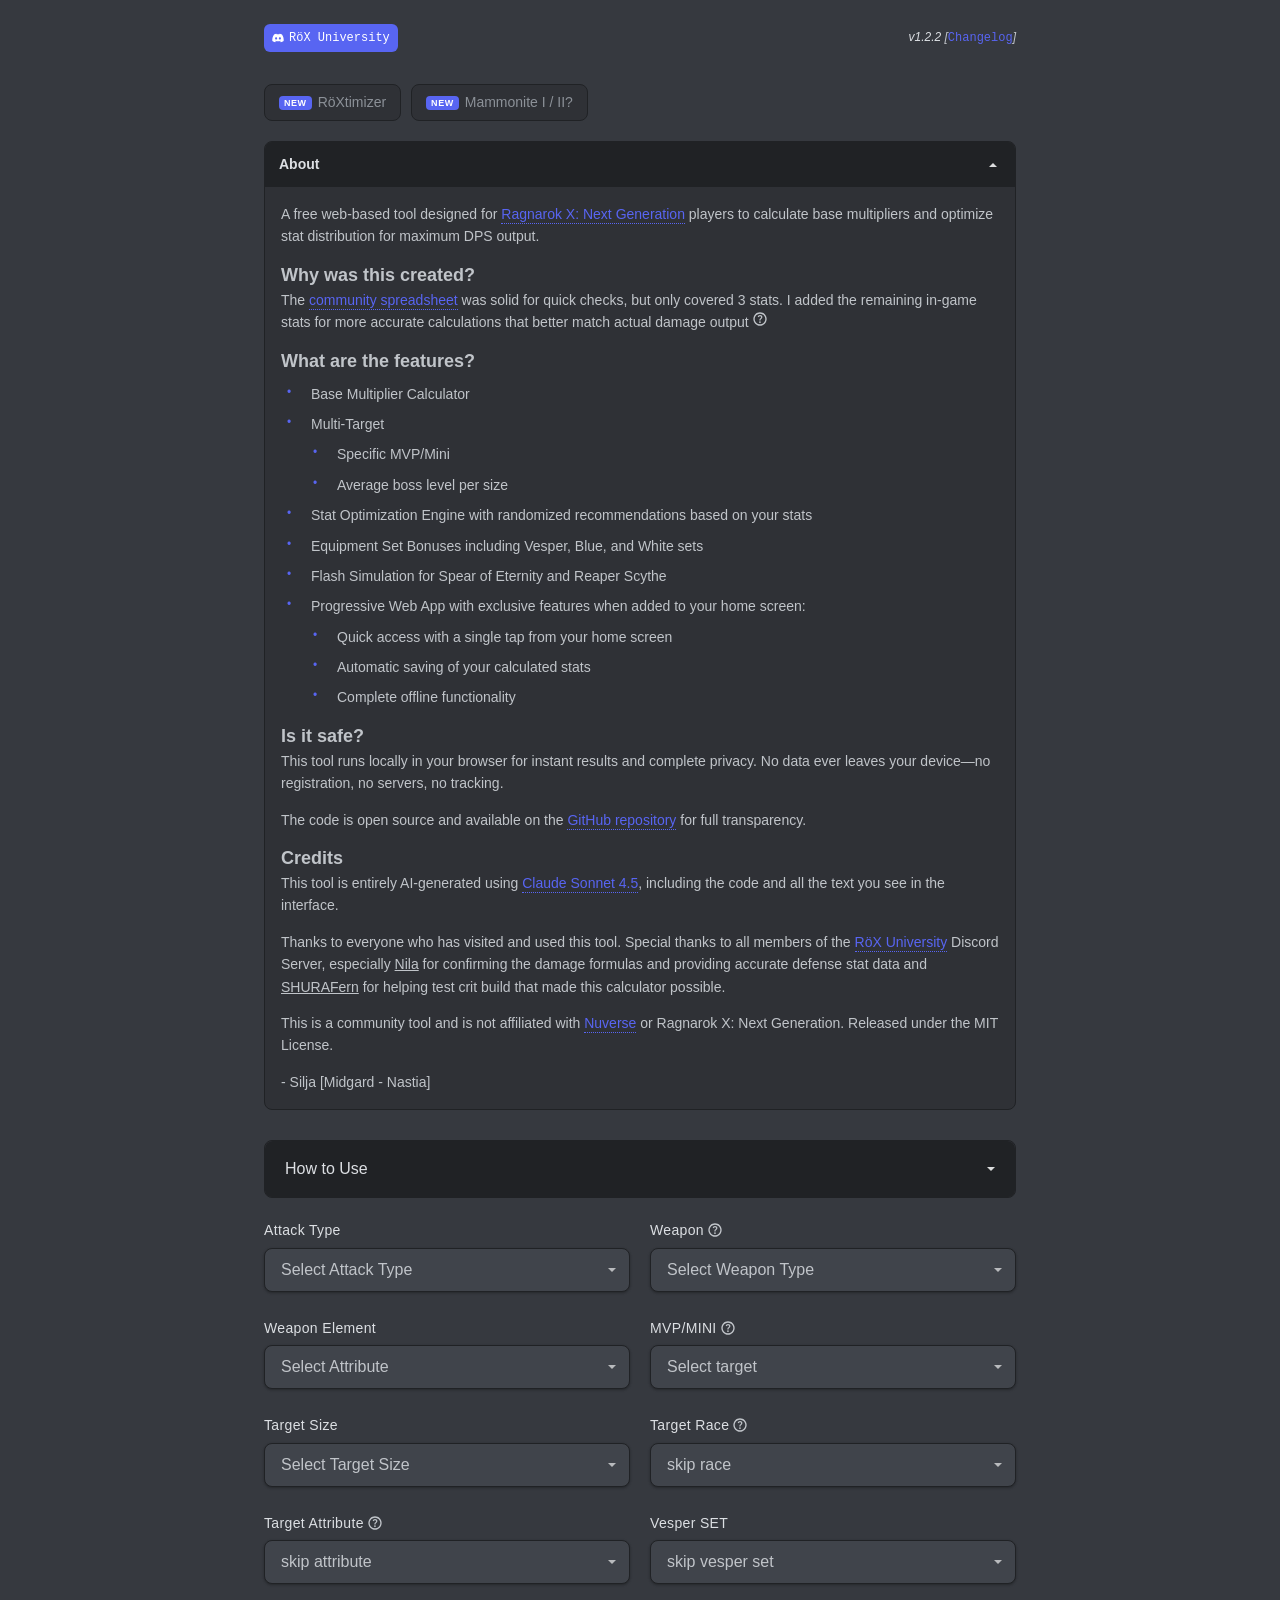
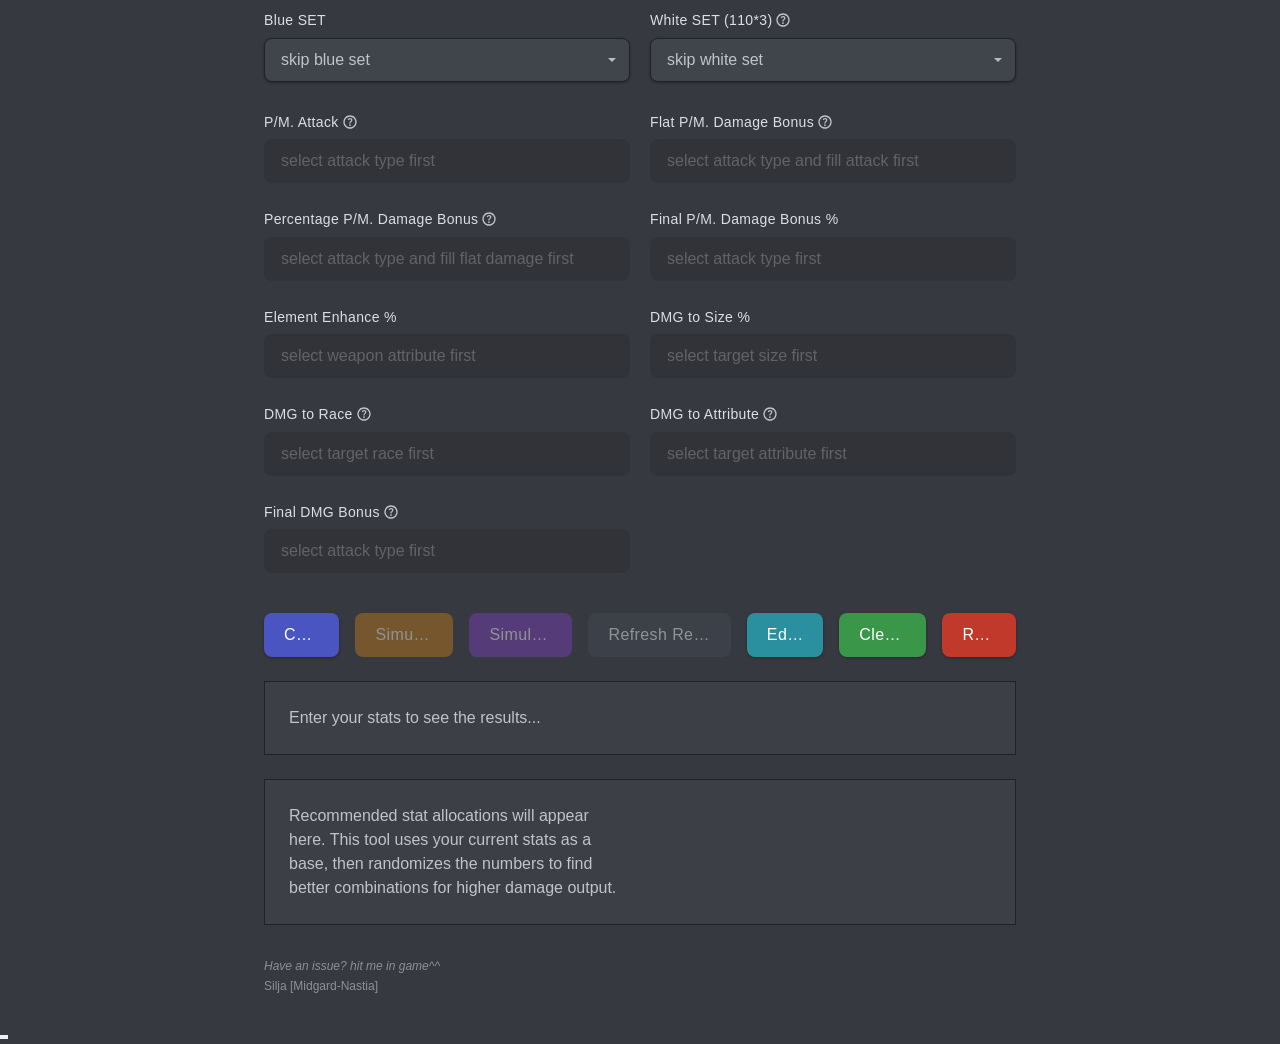
==== commit e54b87a3: "update" ====
--- a/index.html
+++ b/index.html
@@ -41,7 +41,7 @@
             <span>RöX University</span>
           </a>
         </p>
-        <p class="calc-ver"><i>v1.2.1</i> [<button id="openLog" type="button">Changelog</button>]</p>
+        <p class="calc-ver"><i>v1.2.2</i> [<button id="openLog" type="button">Changelog</button>]</p>
       </header>
       <div class="other-tools">
         <a class="is-new" href="/sim/roxtimizer">RöXtimizer</a>
@@ -387,6 +387,7 @@
         <div id="recommendations">
           Recommended stat allocations will appear here. This tool uses your current stats as a base, then randomizes the numbers to find better combinations for higher damage output.
         </div>
+        <div id="optimizer"></div>
       </aside>
       <footer class="footer">
         <i>Have an issue? hit me in game^^</i><br/>
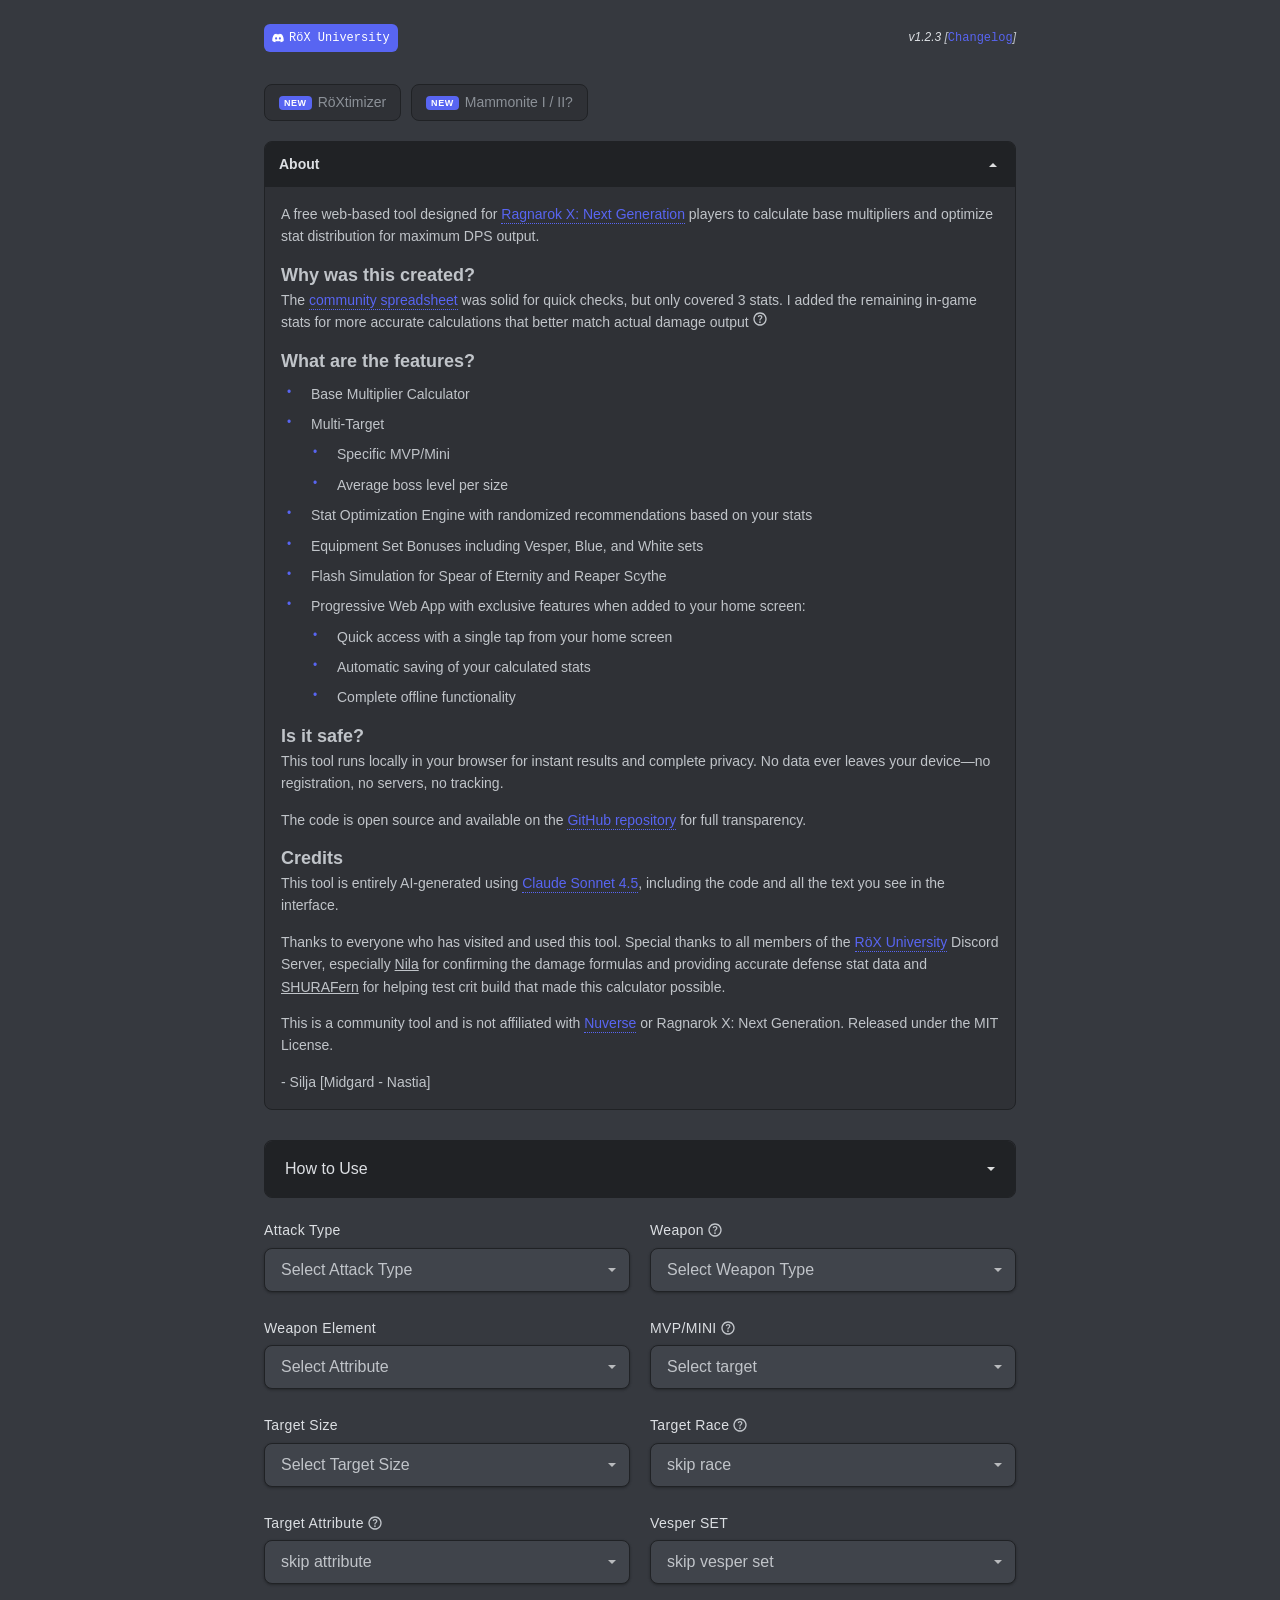
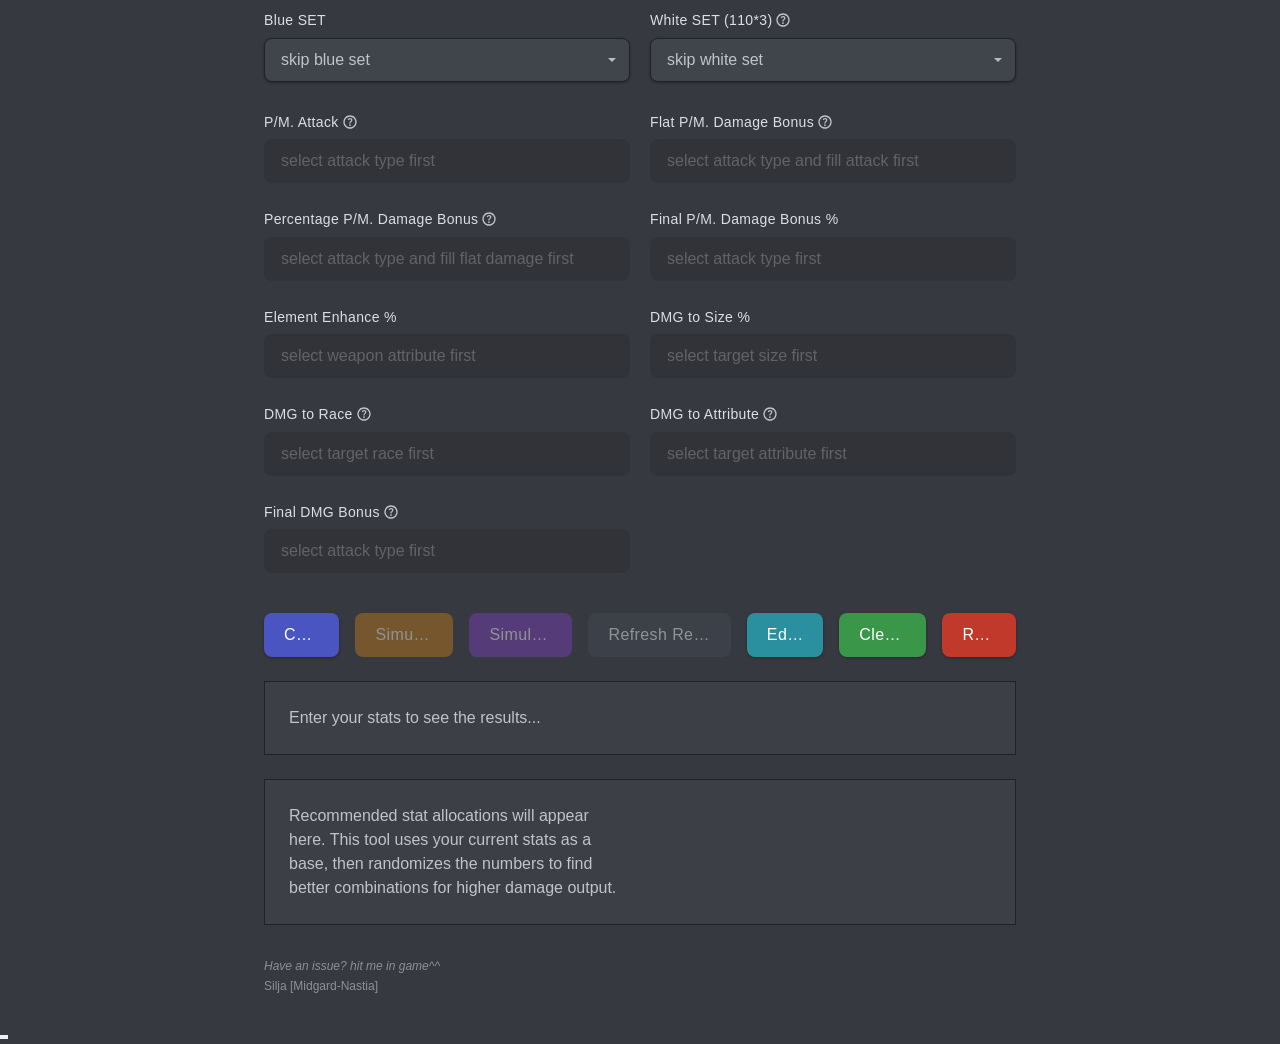
==== commit b1874c9d: "update" ====
--- a/index.html
+++ b/index.html
@@ -41,7 +41,7 @@
             <span>RöX University</span>
           </a>
         </p>
-        <p class="calc-ver"><i>v1.2.2</i> [<button id="openLog" type="button">Changelog</button>]</p>
+        <p class="calc-ver"><i>v1.2.3</i> [<button id="openLog" type="button">Changelog</button>]</p>
       </header>
       <div class="other-tools">
         <a class="is-new" href="/sim/roxtimizer">RöXtimizer</a>
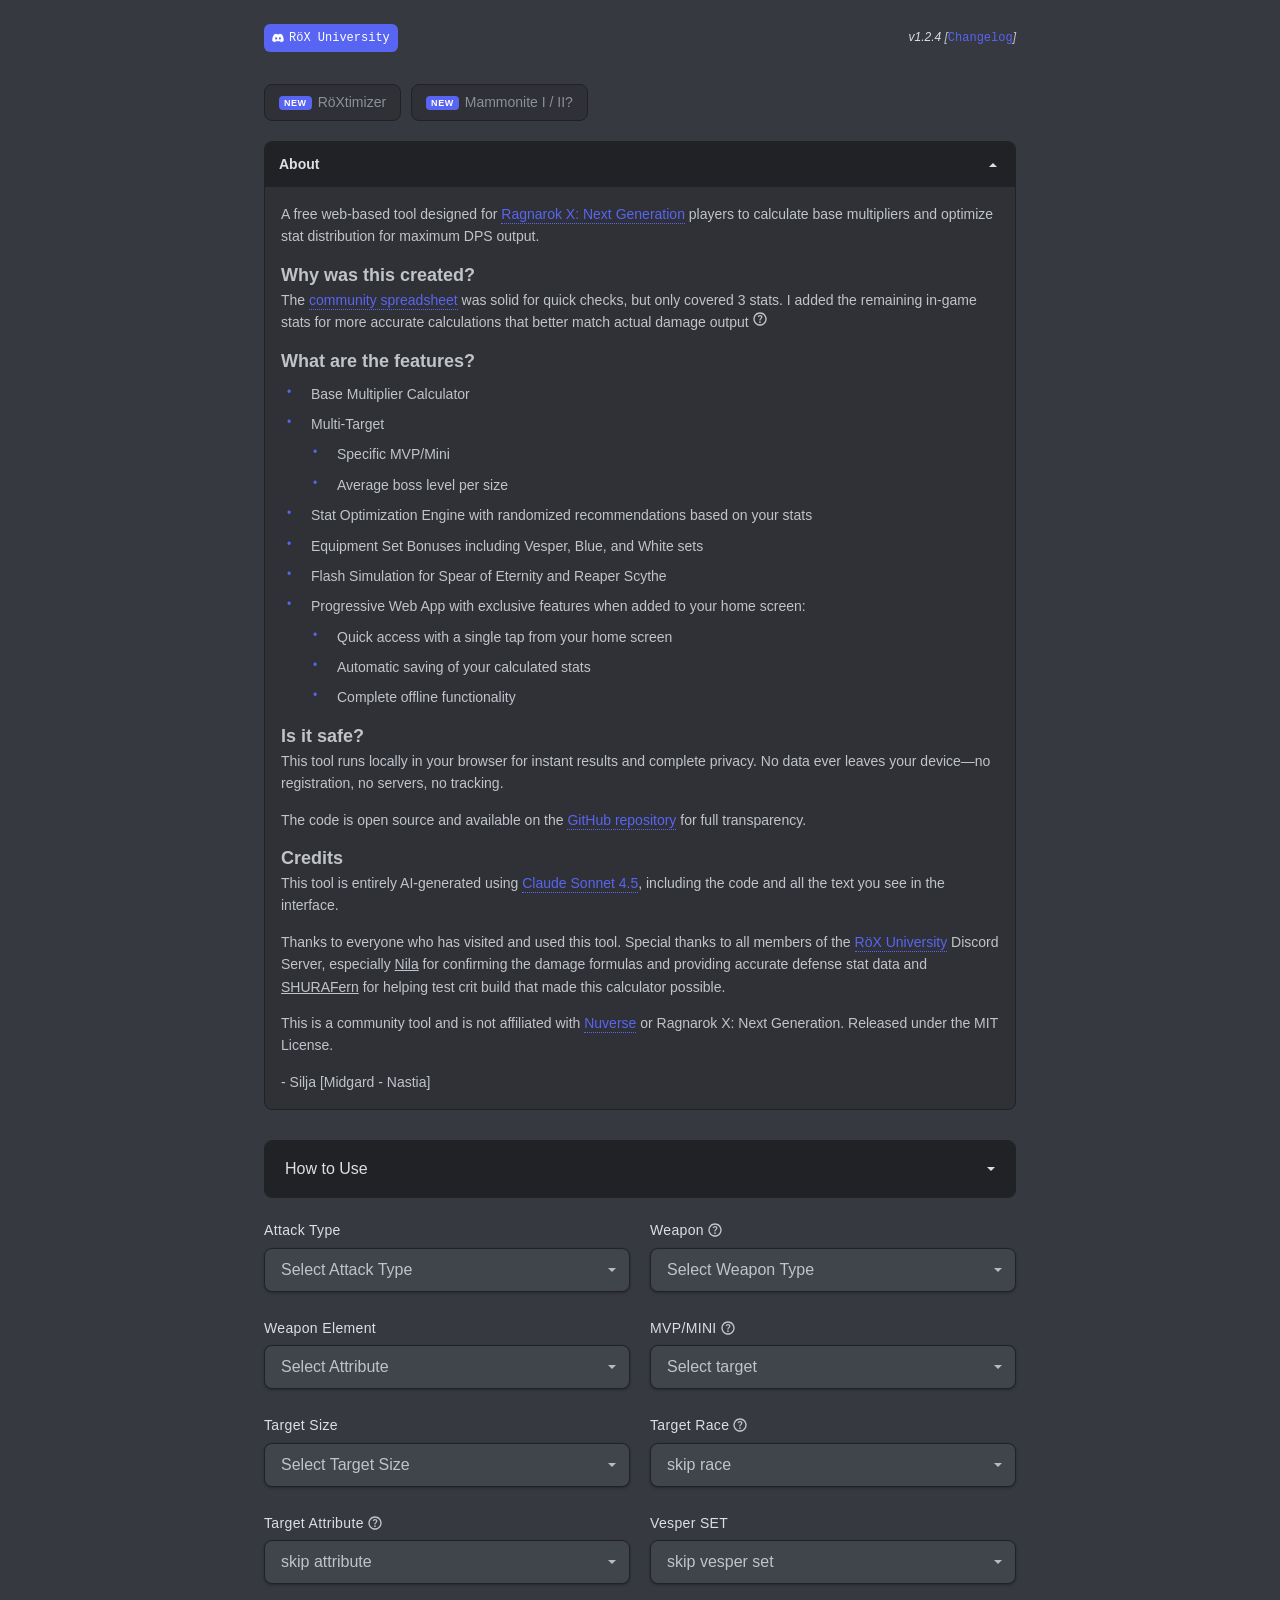
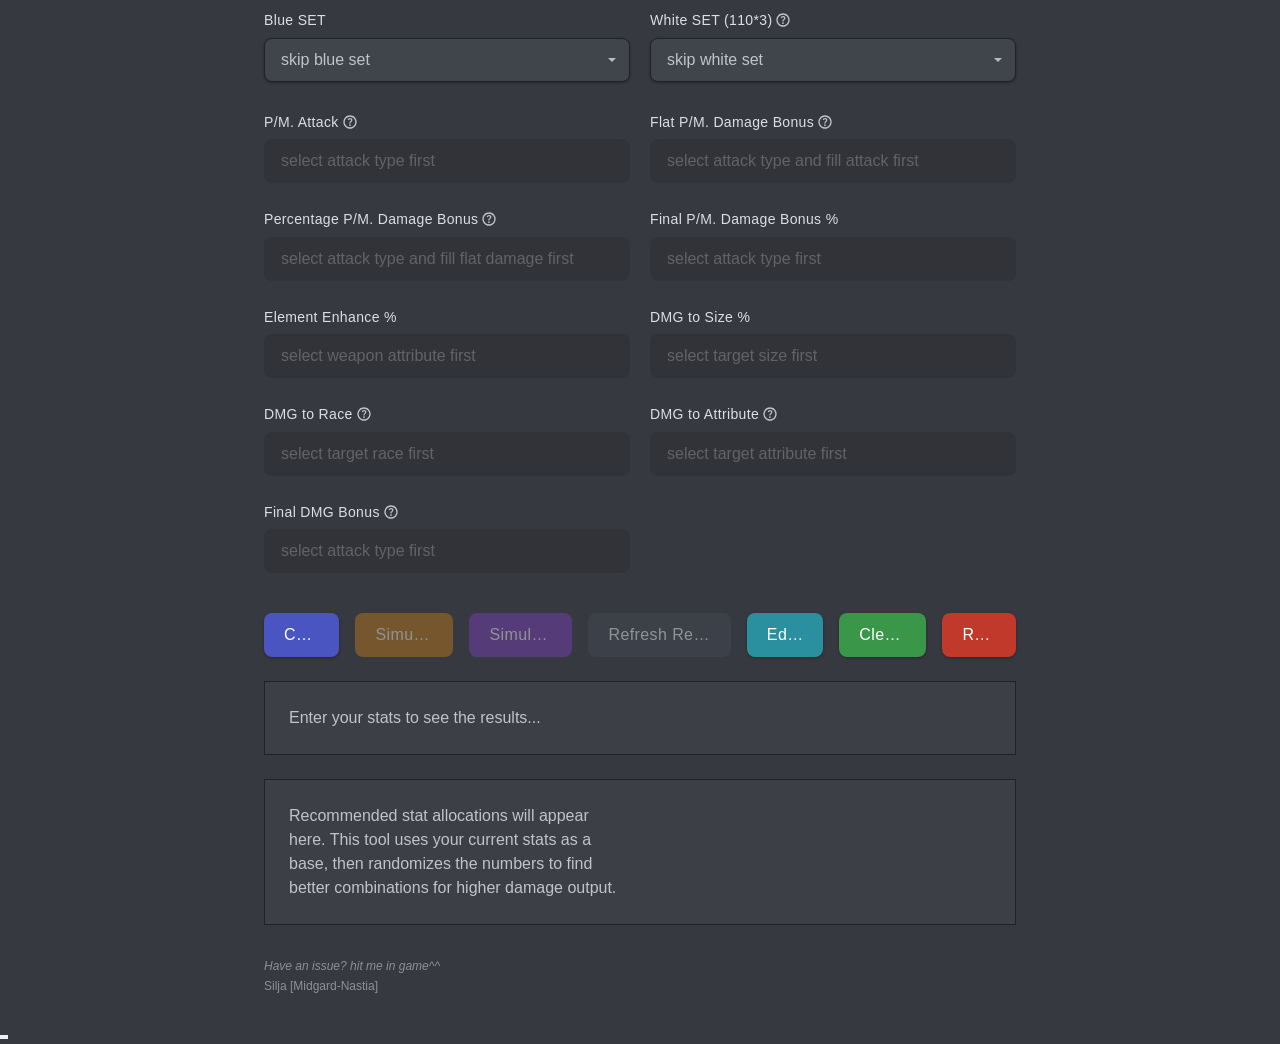
==== commit f2e9e8f6: "update" ====
--- a/index.html
+++ b/index.html
@@ -41,7 +41,7 @@
             <span>RöX University</span>
           </a>
         </p>
-        <p class="calc-ver"><i>v1.2.3</i> [<button id="openLog" type="button">Changelog</button>]</p>
+        <p class="calc-ver"><i>v1.2.4</i> [<button id="openLog" type="button">Changelog</button>]</p>
       </header>
       <div class="other-tools">
         <a class="is-new" href="/sim/roxtimizer">RöXtimizer</a>
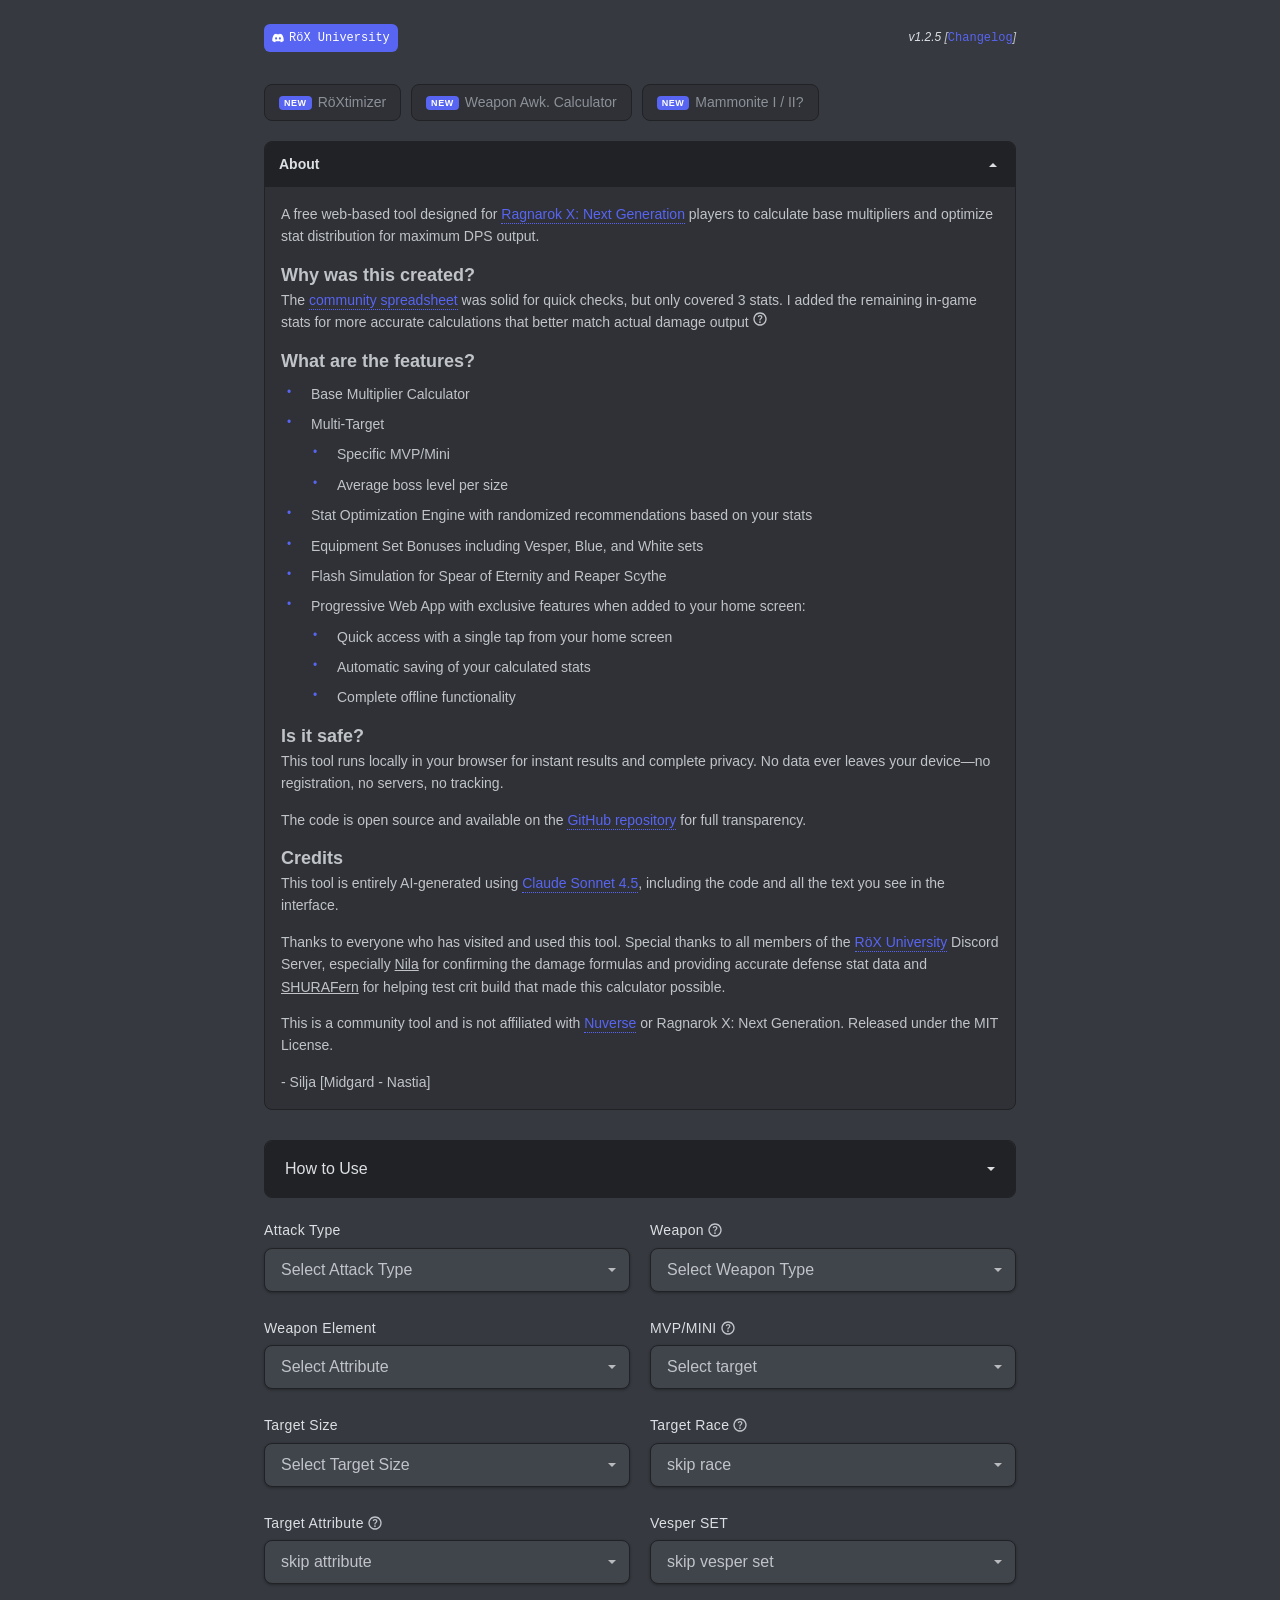
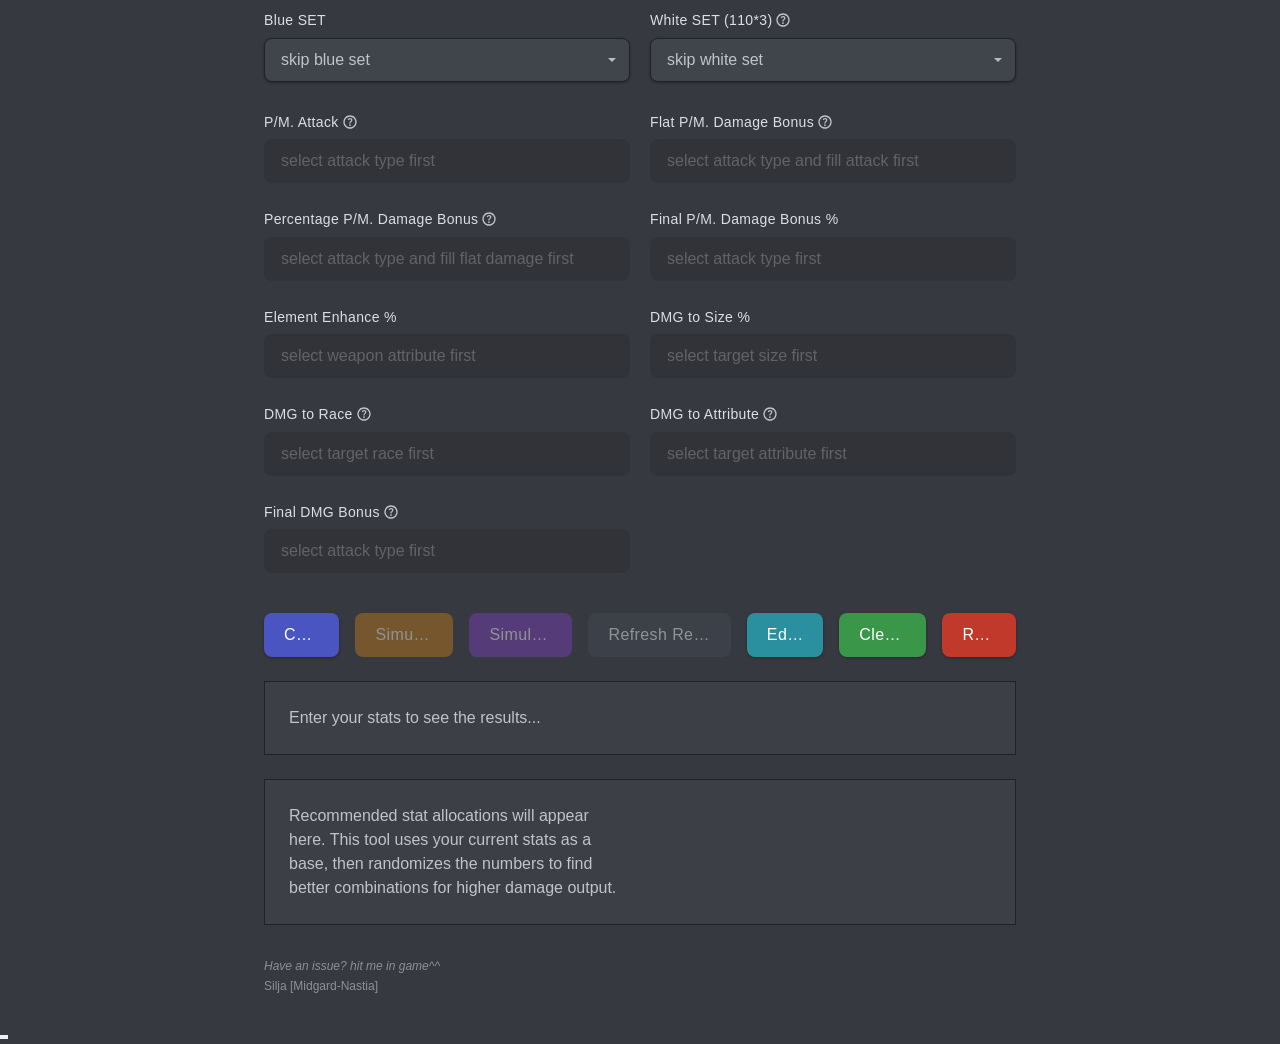
==== commit b744ce12: "update" ====
--- a/index.html
+++ b/index.html
@@ -41,10 +41,11 @@
             <span>RöX University</span>
           </a>
         </p>
-        <p class="calc-ver"><i>v1.2.4</i> [<button id="openLog" type="button">Changelog</button>]</p>
+        <p class="calc-ver"><i>v1.2.5</i> [<button id="openLog" type="button">Changelog</button>]</p>
       </header>
       <div class="other-tools">
-        <a class="is-new" href="/sim/roxtimizer">RöXtimizer</a>
+        <a class="is-new" href="/sim/roxtimizer.html">RöXtimizer</a>
+<a class="is-new" href="/sim/weapon-awakening.html"><span>Weapon Awk. Calculator</span></a>
 <a class="is-new" href="/sim/physical-suno-mammonite-se.html">Mammonite I / II?</a>
       </div>
       <div id="altsim-card">
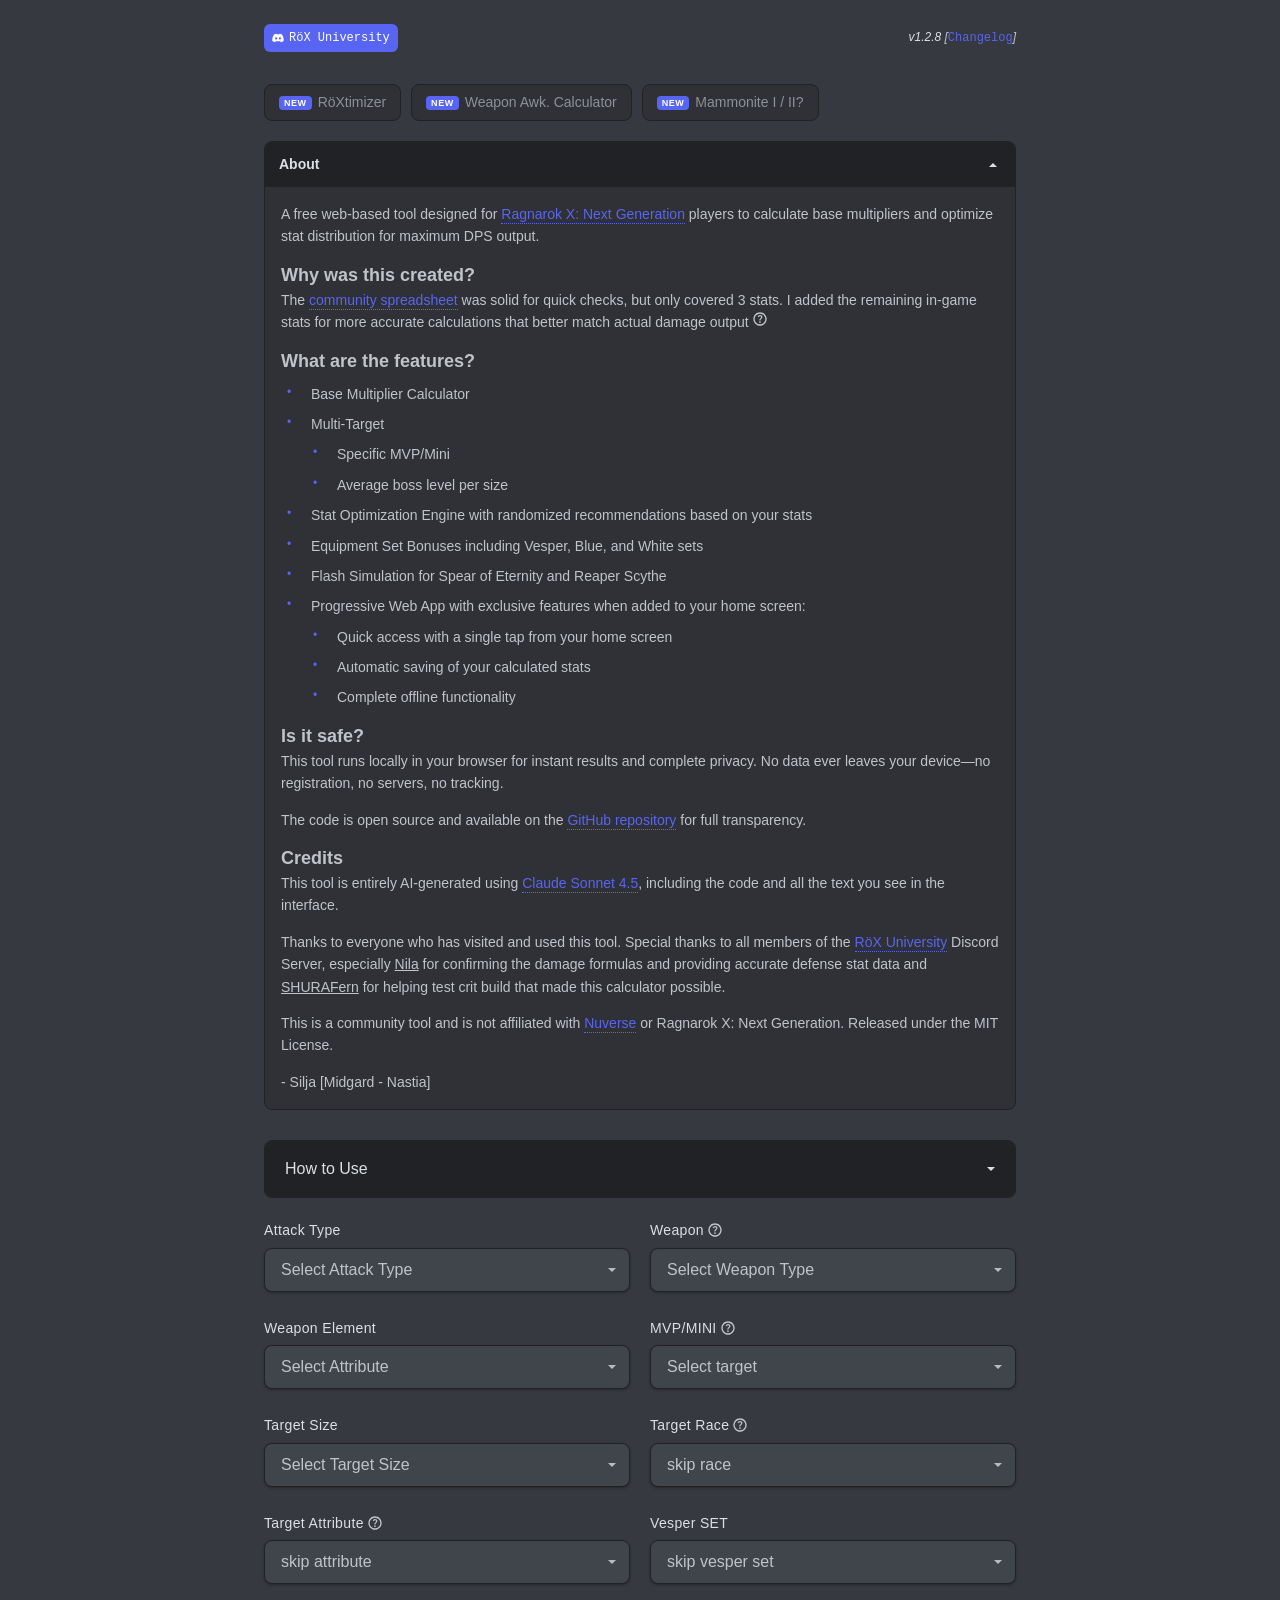
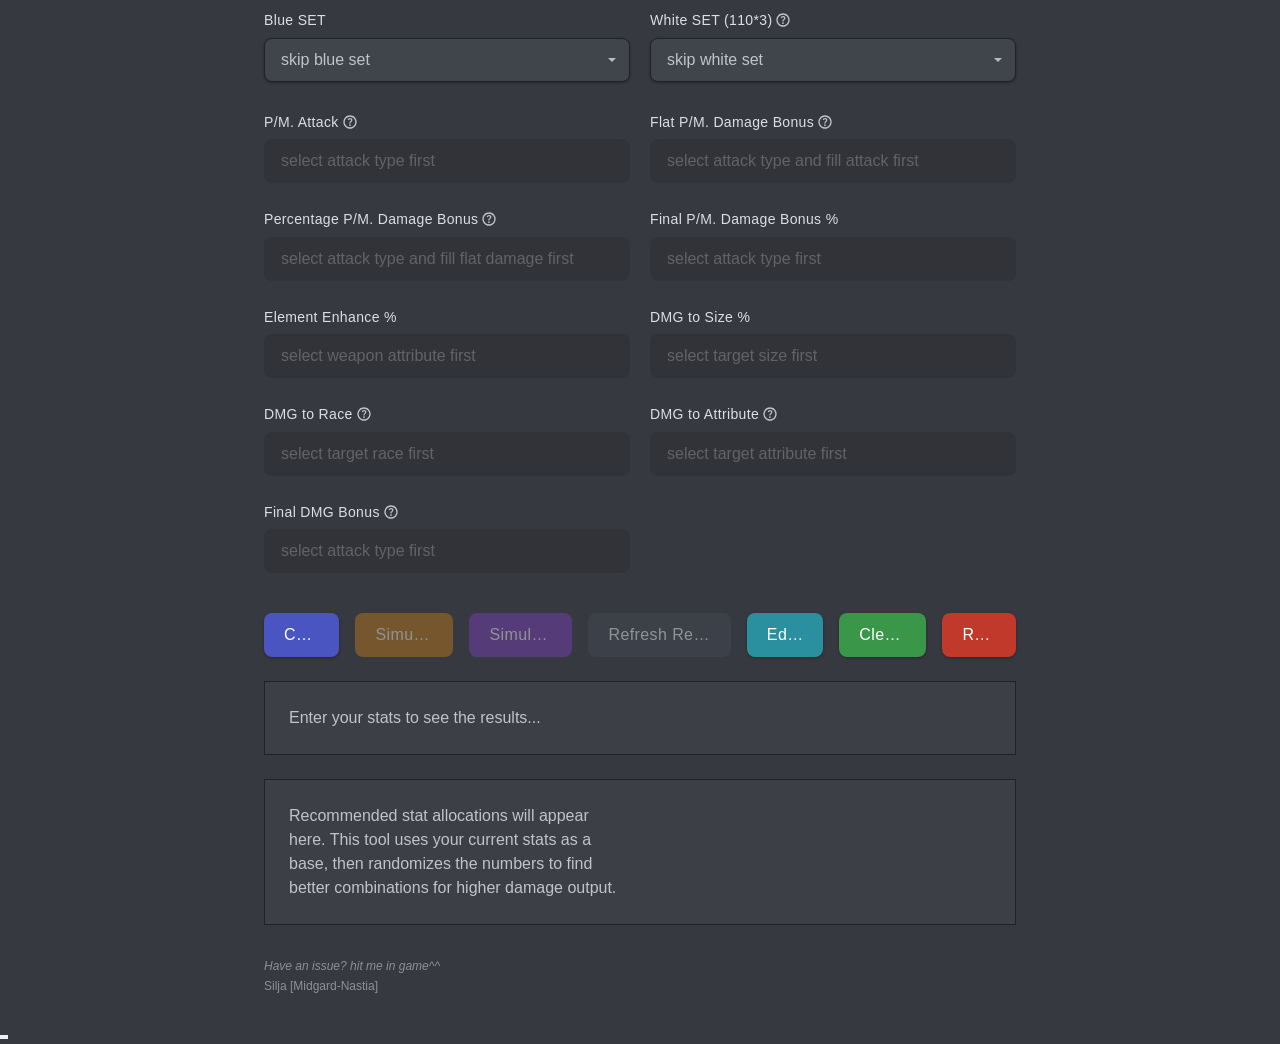
==== commit 237f07f8: "update index.html" ====
--- a/index.html
+++ b/index.html
@@ -41,7 +41,7 @@
             <span>RöX University</span>
           </a>
         </p>
-        <p class="calc-ver"><i>v1.2.5</i> [<button id="openLog" type="button">Changelog</button>]</p>
+        <p class="calc-ver"><i>v1.2.8</i> [<button id="openLog" type="button">Changelog</button>]</p>
       </header>
       <div class="other-tools">
         <a class="is-new" href="/sim/roxtimizer.html">RöXtimizer</a>
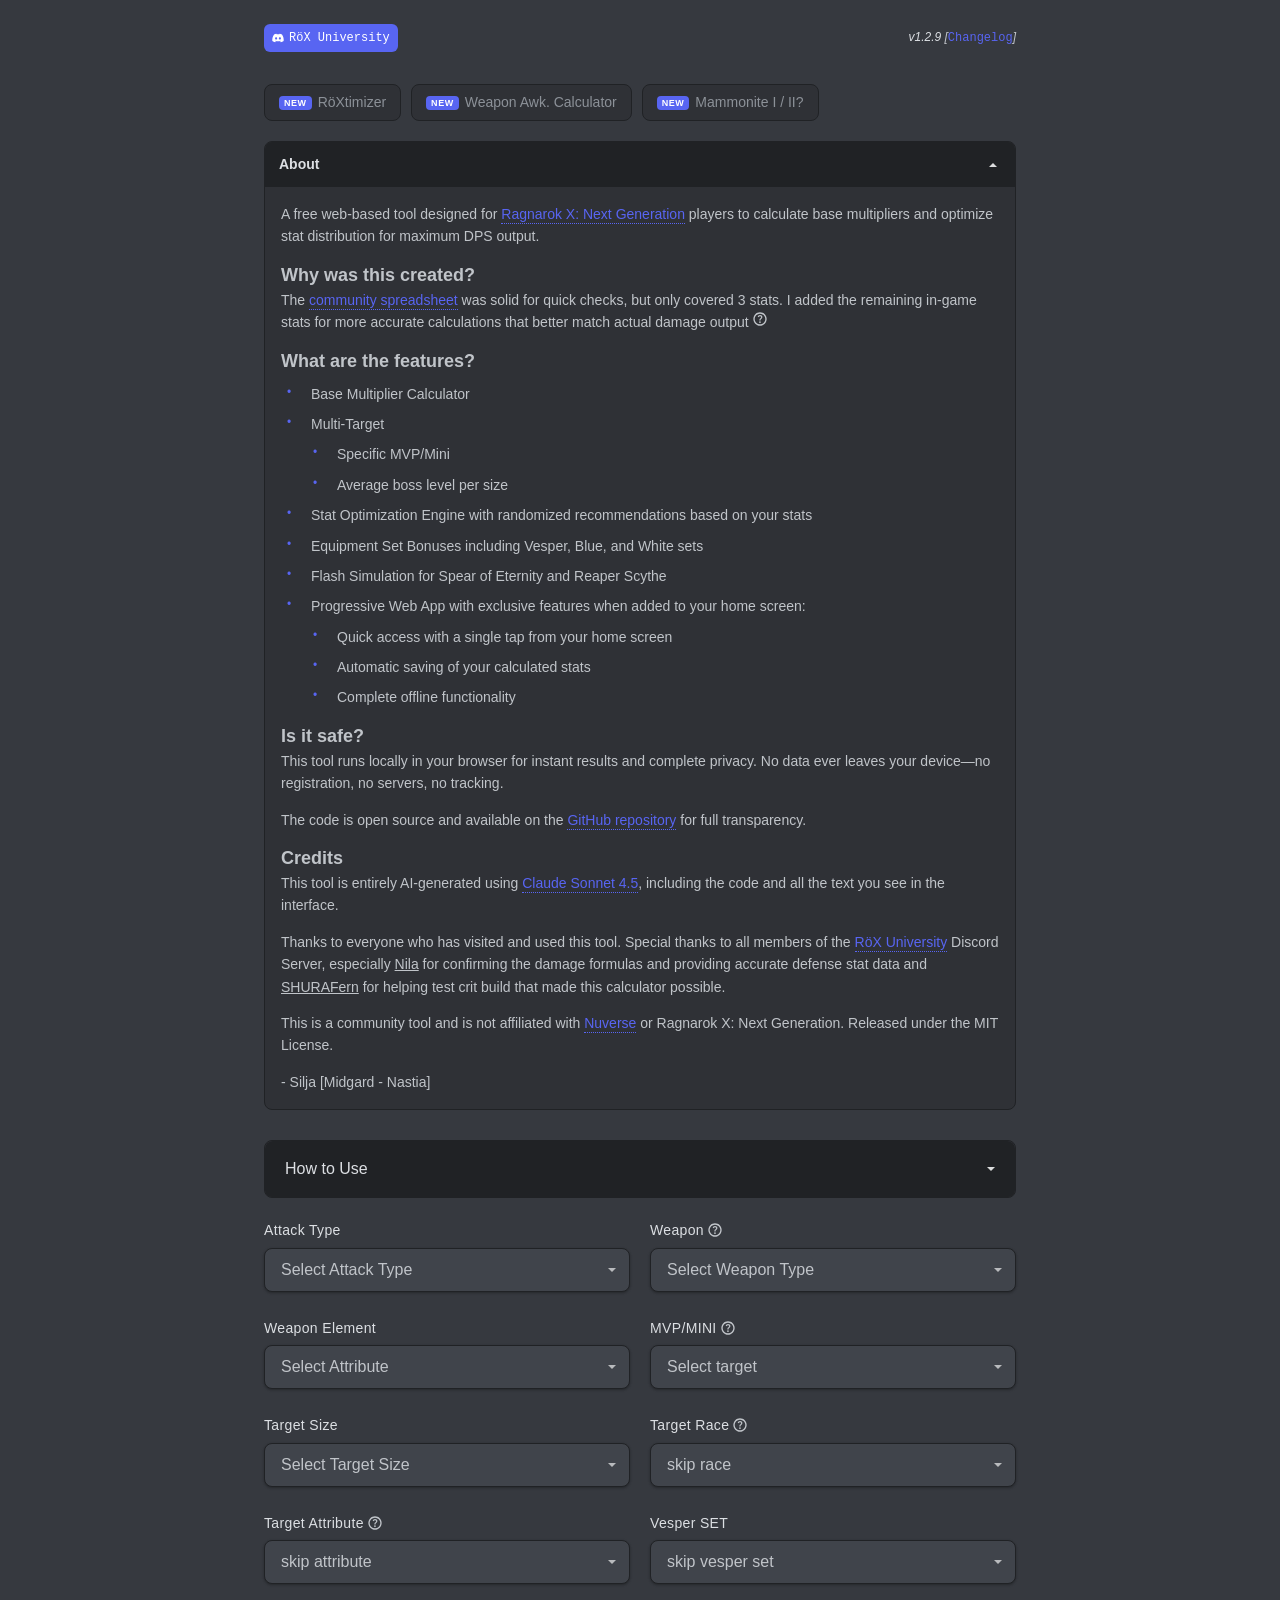
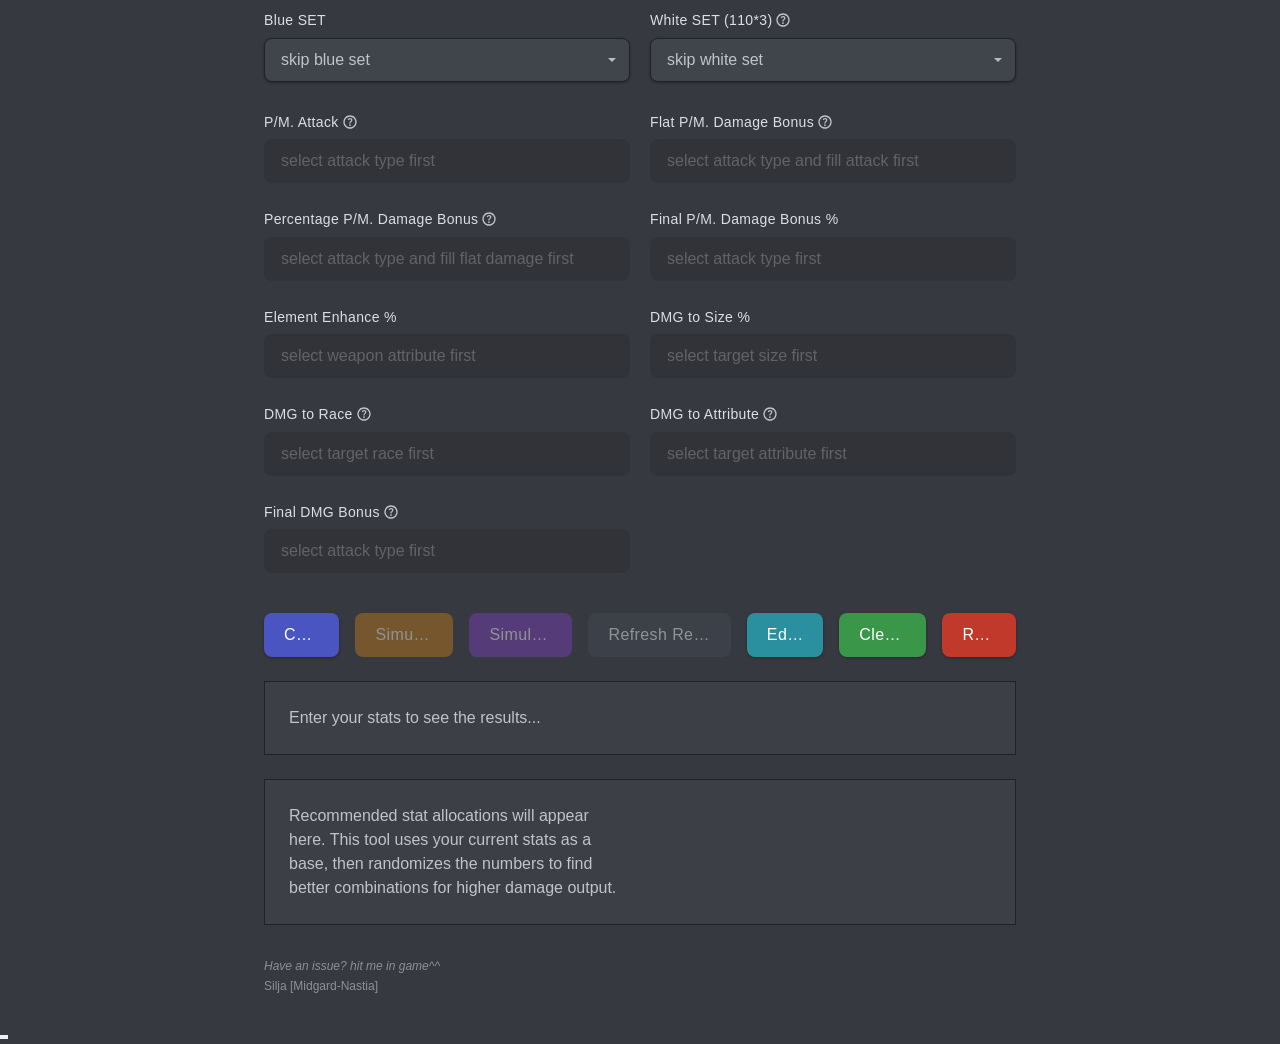
==== commit c333bfe2: "update" ====
--- a/index.html
+++ b/index.html
@@ -41,7 +41,7 @@
             <span>RöX University</span>
           </a>
         </p>
-        <p class="calc-ver"><i>v1.2.8</i> [<button id="openLog" type="button">Changelog</button>]</p>
+        <p class="calc-ver"><i>v1.2.9</i> [<button id="openLog" type="button">Changelog</button>]</p>
       </header>
       <div class="other-tools">
         <a class="is-new" href="/sim/roxtimizer.html">RöXtimizer</a>
